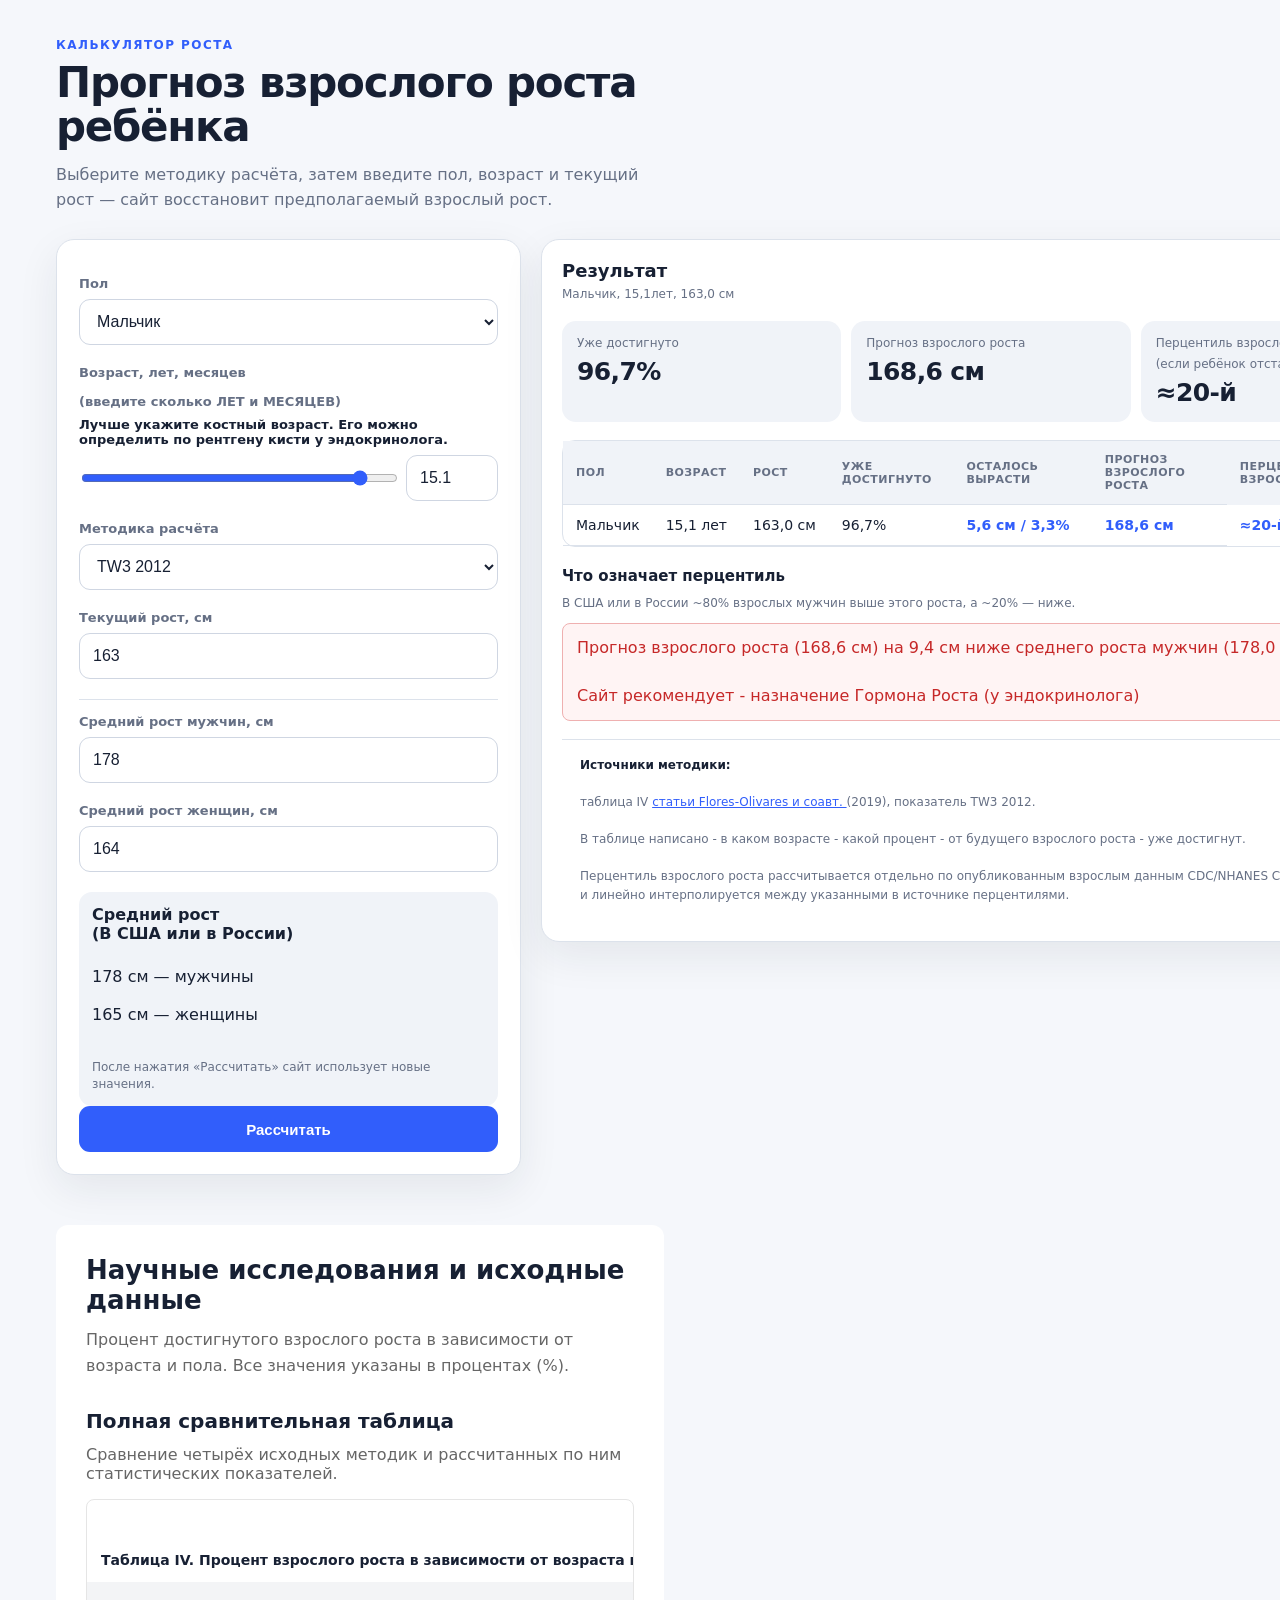
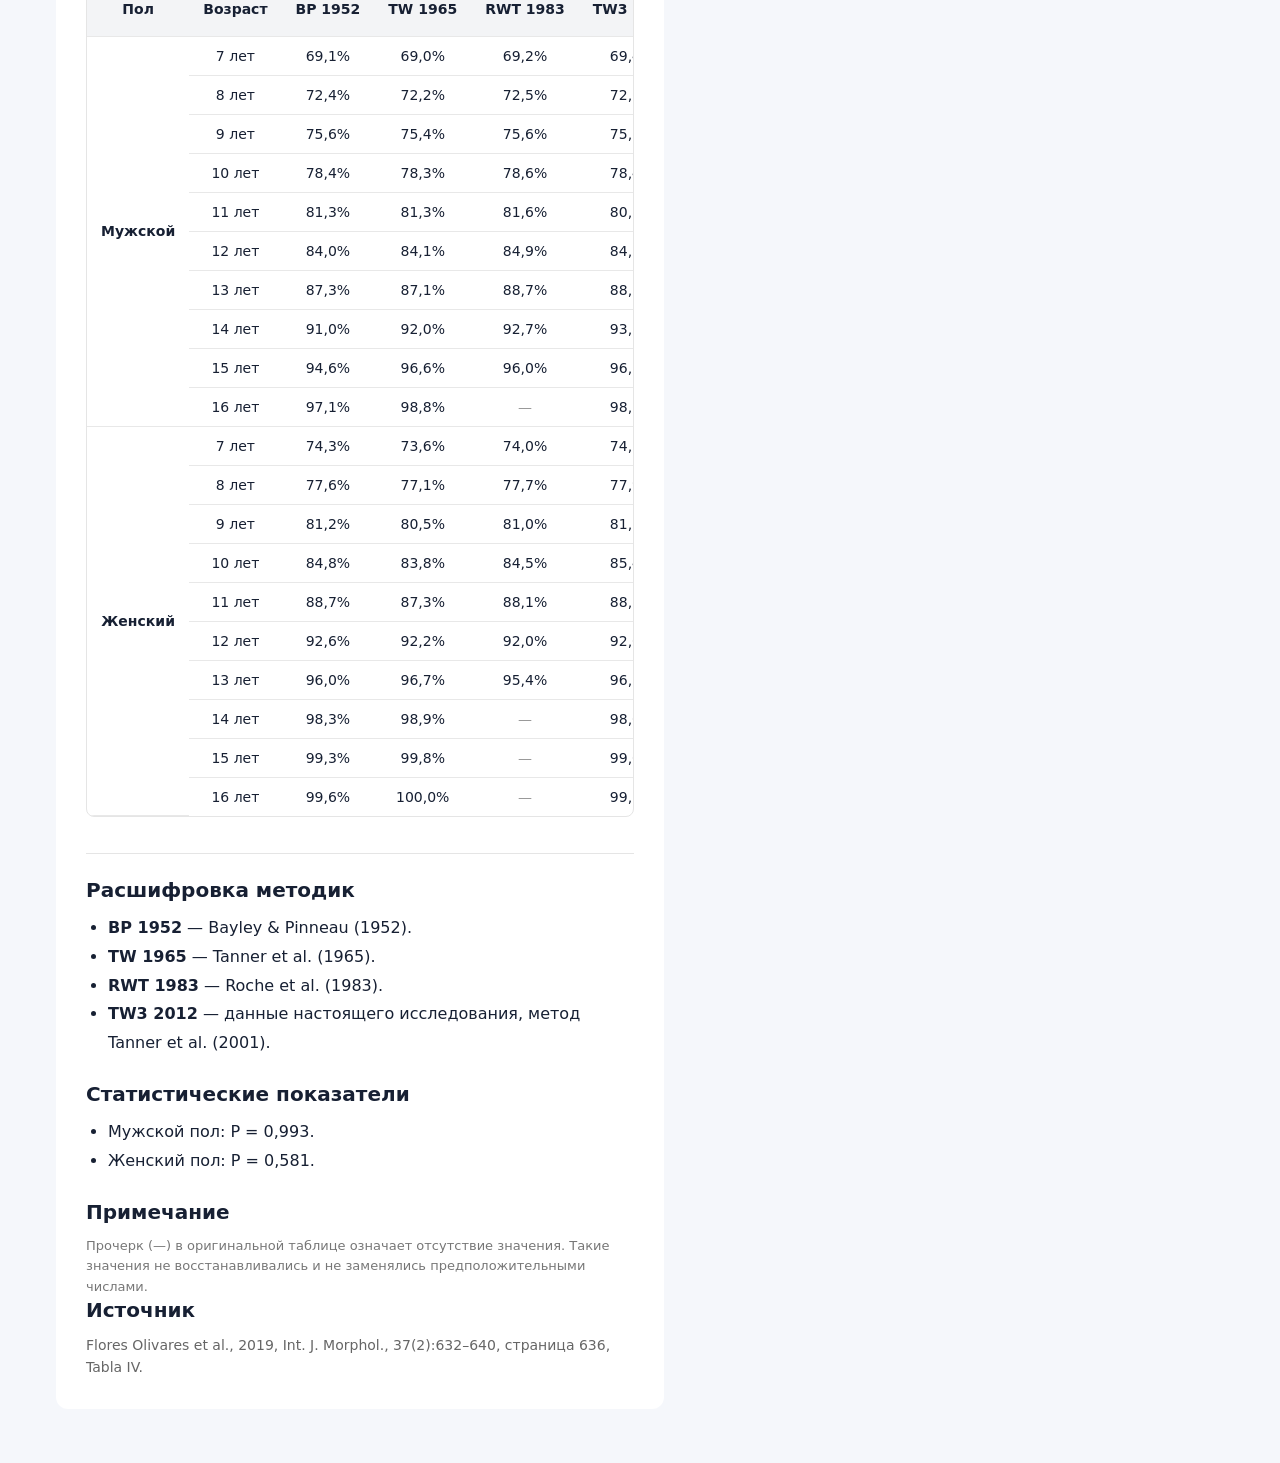
==== dev/index.html @ 81395eaa "13.11.2026 added select method (research)" ====
<!DOCTYPE html>

<html lang="ru">
<head>
<meta charset="utf-8"/>
<meta content="width=device-width,initial-scale=1" name="viewport"/>
<title>Определитель роста</title>
<link href="assets/css/style.css" rel="stylesheet"/>
</head>
<body>
<div class="site-layout">
<!-- прогноз и перцентиль.html - див -->
<div id="app">
<main class="prediction">
<header class="prediction__header">
<div class="prediction__eyebrow">Калькулятор роста</div>
<h1 class="prediction__title">Прогноз взрослого роста ребёнка</h1>
<p class="prediction__lead">Выберите методику расчёта, затем введите пол, возраст и текущий рост — сайт восстановит предполагаемый взрослый рост.</p>
</header>
<div class="prediction__layout">
<section class="prediction__card prediction__controls">
<div class="prediction__field">
<label class="prediction__label" for="gender">Пол</label>
<select class="prediction__select" id="gender">
<option value="male">Мальчик</option>
<option value="female">Девочка</option>
</select>
</div>
<div class="prediction__field">
<label class="prediction__label" for="age">Возраст, лет, месяцев</label>
<label class="prediction__label" for="">(введите сколько ЛЕТ и МЕСЯЦЕВ)</label>
<div class="prediction__age-hint">
            Лучше укажите костный возраст. Его можно определить по рентгену кисти у эндокринолога.
          </div>
<div class="prediction__age-inputs">
<input class="prediction__input prediction__input_range" id="ageRange" max="16" min="7" step="0.1" type="range" value="15.1"/>
<input class="prediction__input prediction__input_number" id="age" max="16" min="7" step="0.1" type="number" value="15.1"/>
</div>
</div>
<!--          <div class="small" style="margin-top:7px">Для дробного возраста проценты интерполируются между соседними возрастами таблицы.</div>
        
        
        </div> -->
<div class="prediction__field">
<label class="prediction__label" for="researchMethod">Методика расчёта</label>
<select class="prediction__select" id="researchMethod">
<option value="BP1952">BP 1952</option>
<option value="TW1965">TW 1965</option>
<option value="RWT1983">RWT 1983</option>
<option value="TW32012" selected>TW3 2012</option>
<option value="max">Наибольшее значение</option>
<option value="min">Наименьшее значение</option>
<option value="average">Среднее арифметическое</option>
</select>
<div class="prediction__error" id="methodError" hidden>Для выбранной методики нет данных для указанного возраста.</div>
</div>
<div class="prediction__field">
<label class="prediction__label" for="height">Текущий рост, см</label>
<input class="prediction__input prediction__input_number" id="height" max="230" min="80" step="0.1" type="number" value="163"/>
<div class="prediction__error" hidden="" id="heightError">Введите рост от 80 до 230 см.</div>
</div>
<hr class="prediction__divider"/>
<div class="prediction__field">
<label class="prediction__label" for="avgMale">Средний рост мужчин, см</label>
<input class="prediction__input prediction__input_number" id="avgMale" max="230" min="100" step="0.1" type="number" value="178"/>
</div>
<div class="prediction__field">
<label class="prediction__label" for="avgFemale">Средний рост женщин, см</label>
<input class="prediction__input prediction__input_number" id="avgFemale" max="230" min="100" step="0.1" type="number" value="164"/>
</div>
<div class="prediction__reference">
<strong class="prediction__strong">Средний рост <br/> (В США  или в России)</strong>
<br/>
<div id="averageText">178 см — мужчины</div>
<br/>
<div id="averageText">165 см — женщины</div>
<div class="prediction__small">
<p style="display: none;"> 
            Если Вы в другой стране, 
            то Вы можете узнать в интернете 
            - какой средний рост мужчин 
            и женщин в Вашей стране, и ввести эти значения.
            </p>
<br/> <br/>
            После нажатия «Рассчитать» сайт использует новые значения.</div>
</div>
<button class="prediction__button" id="calc">Рассчитать</button>
</section>
<section class="prediction__card prediction__results">
<div class="prediction__result-head">
<div>
<div class="prediction__result-title">Результат</div>
<div class="prediction__small" id="summary">Мальчик, 14,6 лет, 165,0 см</div>
</div>
<div class="prediction__badge" id="methodBadge">TW3 2012</div>
</div>
<div class="prediction__hero">
<div class="prediction__metric"><div class="prediction__metric-label">Уже достигнуто</div><div class="prediction__metric-value" id="pctReached">95,1%</div></div>
<div class="prediction__metric"><div class="prediction__metric-label">Прогноз взрослого роста</div><div class="prediction__metric-value" id="adultHeight">173,4 см</div></div>
<div class="prediction__metric">
<div class="prediction__metric-label">Перцентиль взрослого роста</div>
<div class="prediction__metric-label">(если ребёнок отстаёт по росту)</div>
<div class="prediction__metric-value" id="percentile">≈41-й</div></div>
</div>
<div class="prediction__table-wrap">
<table class="prediction__table">
<thead><tr><th class="prediction__table-cell">Пол</th>
<th class="prediction__table-cell">Возраст</th>
<th class="prediction__table-cell">Рост</th>
<th class="prediction__table-cell">Уже достигнуто</th>

<th class="prediction__table-cell">Осталось вырасти</th>

<th class="prediction__table-cell">Прогноз взрослого роста</th>

<th class="prediction__table-cell">Перцентиль взрослого роста</th>

</tr>

</thead>


<tbody>

<tr>

<td class="prediction__table-cell    " style="text-wrap: nowrap;" id="rgender">Мальчик</td>

<td class="prediction__table-cell    " style="text-wrap: nowrap;" id="rAge"></td>

<td class="prediction__table-cell    " style="text-wrap: nowrap;" id="rHeight"></td>

<td class="prediction__table-cell    " style="text-wrap: nowrap;" id="rReached"></td>

<td class="prediction__table-cell    " style="text-wrap: nowrap;" id="rRemaining">
      
      <strong class="prediction__highlight">8,4 см / 4,9%</strong>
</td>
      

<td class="prediction__table-cell    " style="text-wrap: nowrap;" id="rAdult">

<strong class="prediction__highlight">173,4 см</strong>
      
</td>

<td class="prediction__table-cell    " style="text-wrap: nowrap;" id="rPercentile">
      <strong class="prediction__highlight"> ≈41-й перцентиль </strong>
</td>

</tr>

</tbody>

</table>

</div>

<div class="prediction__section">
<h2 class="prediction__section-title">Что означает перцентиль</h2>
<div class="prediction__note" id="percentileText">В США или в России ~59% взрослых мужчин выше этого роста, а ~41% — ниже.</div>
<div class="prediction__advice prediction__advice_warning" id="growthHormoneAdvice">Прогноз взрослого роста (173,4 см) на 4,6 см ниже среднего роста мужчин (178,0 см).
      Сайт рекомендует - назначение Гормона Роста (у эндокринолога).</div>
</div>
<div class="prediction__source">
<div class="prediction__note">
      
      <strong class="prediction__strong">Источники методики:</strong> 
      <br/>

      <br>
            таблица IV
            <a class="prediction__source-link" href="https://www.researchgate.net/publication/333539082_Comparacion_de_Tres_Metodologias_para_Estimar_el_Porcentaje_de_Estatura_Adulta_en_Ninos_y_Ninas_de_7_a_16_Anos" target="_blank">
               статьи  Flores-Olivares и соавт. 
            </a> 
                       
            (2019), показатель TW3 2012. <br> 

            <br>

            В таблице написано - в каком возрасте - какой процент - от будущего взрослого роста - уже достигнут. <br>
            <br>
             Перцентиль взрослого роста рассчитывается отдельно по опубликованным взрослым данным CDC/NHANES США 2021–2023  <br>
             и линейно интерполируется между указанными в источнике перцентилями.
            
            
            </div>
</div>
</section>
</div>


<section class="research-tables" aria-labelledby="research-tables-title">

  <div class="research-tables__header">
    <h2 class="research-tables__title" id="research-tables-title">
      Научные исследования и исходные данные
    </h2>
    <p class="research-tables__description">
      Процент достигнутого взрослого роста в зависимости от возраста и пола.
      Все значения указаны в процентах (%).
    </p>
  </div>

  <!-- ПОЛНАЯ ТАБЛИЦА -->
  <section class="research-tables__section">
    <h3 class="research-tables__subtitle">
      Полная сравнительная таблица
    </h3>
    <p class="research-tables__text">
      Сравнение четырёх исходных методик и рассчитанных по ним статистических показателей.
    </p>

    <div class="research-tables__scroll">
      <table class="research-tables__table research-tables__table_comparison">
        <caption class="research-tables__caption">
          Таблица IV. Процент взрослого роста в зависимости от возраста и пола
        </caption>
        <thead>
          <tr>
            <th scope="col">Пол</th>
            <th scope="col">Возраст</th>
            <th scope="col" data-method="BP1952">BP 1952</th>
            <th scope="col" data-method="TW1965">TW 1965</th>
            <th scope="col" data-method="RWT1983">RWT 1983</th>
            <th scope="col" data-method="TW32012">TW3 2012</th>
            <th scope="col" data-method="max">Наибольшее</th>
            <th scope="col" data-method="min">Наименьшее</th>
            <th scope="col" data-method="average">Среднее <br>арифметическое</th>
          </tr>
        </thead>
        <tr data-gender="male" data-age="7"><th scope="rowgroup" rowspan="10">Мужской</th><td>7 лет</td><td>69,1%</td><td>69,0%</td><td>69,2%</td><td>69,4%</td></tr>
<tr data-gender="male" data-age="8"><td>8 лет</td><td>72,4%</td><td>72,2%</td><td>72,5%</td><td>72,6%</td></tr>
<tr data-gender="male" data-age="9"><td>9 лет</td><td>75,6%</td><td>75,4%</td><td>75,6%</td><td>75,6%</td></tr>
<tr data-gender="male" data-age="10"><td>10 лет</td><td>78,4%</td><td>78,3%</td><td>78,6%</td><td>78,4%</td></tr>
<tr data-gender="male" data-age="11"><td>11 лет</td><td>81,3%</td><td>81,3%</td><td>81,6%</td><td>80,8%</td></tr>
<tr data-gender="male" data-age="12"><td>12 лет</td><td>84,0%</td><td>84,1%</td><td>84,9%</td><td>84,5%</td></tr>
<tr data-gender="male" data-age="13"><td>13 лет</td><td>87,3%</td><td>87,1%</td><td>88,7%</td><td>88,2%</td></tr>
<tr data-gender="male" data-age="14"><td>14 лет</td><td>91,0%</td><td>92,0%</td><td>92,7%</td><td>93,1%</td></tr>
<tr data-gender="male" data-age="15"><td>15 лет</td><td>94,6%</td><td>96,6%</td><td>96,0%</td><td>96,5%</td></tr>
<tr data-gender="male" data-age="16"><td>16 лет</td><td>97,1%</td><td>98,8%</td><td class="research-tables__missing">—</td><td>98,1%</td></tr>

<br>
<br>

<tr data-gender="female" data-age="7"><th scope="rowgroup" rowspan="10">Женский</th><td>7 лет</td><td>74,3%</td><td>73,6%</td><td>74,0%</td><td>74,2%</td></tr>
<tr data-gender="female" data-age="8"><td>8 лет</td><td>77,6%</td><td>77,1%</td><td>77,7%</td><td>77,9%</td></tr>
<tr data-gender="female" data-age="9"><td>9 лет</td><td>81,2%</td><td>80,5%</td><td>81,0%</td><td>81,2%</td></tr>
<tr data-gender="female" data-age="10"><td>10 лет</td><td>84,8%</td><td>83,8%</td><td>84,5%</td><td>85,4%</td></tr>
<tr data-gender="female" data-age="11"><td>11 лет</td><td>88,7%</td><td>87,3%</td><td>88,1%</td><td>88,8%</td></tr>
<tr data-gender="female" data-age="12"><td>12 лет</td><td>92,6%</td><td>92,2%</td><td>92,0%</td><td>92,0%</td></tr>
<tr data-gender="female" data-age="13"><td>13 лет</td><td>96,0%</td><td>96,7%</td><td>95,4%</td><td>96,2%</td></tr>
<tr data-gender="female" data-age="14"><td>14 лет</td><td>98,3%</td><td>98,9%</td><td class="research-tables__missing">—</td><td>98,0%</td></tr>
<tr data-gender="female" data-age="15"><td>15 лет</td><td>99,3%</td><td>99,8%</td><td class="research-tables__missing">—</td><td>99,0%</td></tr>
<tr data-gender="female" data-age="16"><td>16 лет</td><td>99,6%</td><td>100,0%</td><td class="research-tables__missing">—</td><td>99,2%</td></tr></tbody>
      </table>
    </div>
  </section>


  <!-- BP 1952 -->
  <section class="research-tables__section research-tables__section_hidden" style="display:none;" >
    <h3 class="research-tables__subtitle">
      BP 1952 — Bayley &amp; Pinneau
    </h3>
    <div class="research-tables__scroll">
      <table class="research-tables__table research-tables__table_compact">
        <caption class="research-tables__caption">
          Процент взрослого роста по методике BP 1952
        </caption>
        <thead>
          <tr><th scope="col">Возраст</th><th scope="col">Мужской пол</th><th scope="col">Женский пол</th></tr>
        </thead>
        <tbody>
          <tr><th scope="row">7 лет</th><td>69,1%</td><td>74,3%</td></tr>
          <tr><th scope="row">8 лет</th><td>72,4%</td><td>77,6%</td></tr>
          <tr><th scope="row">9 лет</th><td>75,6%</td><td>81,2%</td></tr>
          <tr><th scope="row">10 лет</th><td>78,4%</td><td>84,8%</td></tr>
          <tr><th scope="row">11 лет</th><td>81,3%</td><td>88,7%</td></tr>
          <tr><th scope="row">12 лет</th><td>84,0%</td><td>92,6%</td></tr>
          <tr><th scope="row">13 лет</th><td>87,3%</td><td>96,0%</td></tr>
          <tr><th scope="row">14 лет</th><td>91,0%</td><td>98,3%</td></tr>
          <tr><th scope="row">15 лет</th><td>94,6%</td><td>99,3%</td></tr>
          <tr><th scope="row">16 лет</th><td>97,1%</td><td>99,6%</td></tr>
        </tbody>
      </table>
    </div>
    <p class="research-tables__note">
      Источник данных: продольное исследование Berkeley Growth Study children.
    </p>
  </section>


  <!-- TW 1965 -->
  <section class="research-tables__section research-tables__section_hidden" style="display:none;" >
    <h3 class="research-tables__subtitle">
      TW 1965 — Tanner et al.
    </h3>
    <div class="research-tables__scroll">
      <table class="research-tables__table research-tables__table_compact">
        <caption class="research-tables__caption">
          Процент взрослого роста по методике TW 1965
        </caption>
        <thead>
          <tr><th scope="col">Возраст</th><th scope="col">Мужской пол</th><th scope="col">Женский пол</th></tr>
        </thead>
        <tbody>
          <tr><th scope="row">7 лет</th><td>69,0%</td><td>73,6%</td></tr>
          <tr><th scope="row">8 лет</th><td>72,2%</td><td>77,1%</td></tr>
          <tr><th scope="row">9 лет</th><td>75,4%</td><td>80,5%</td></tr>
          <tr><th scope="row">10 лет</th><td>78,3%</td><td>83,8%</td></tr>
          <tr><th scope="row">11 лет</th><td>81,3%</td><td>87,3%</td></tr>
          <tr><th scope="row">12 лет</th><td>84,1%</td><td>92,2%</td></tr>
          <tr><th scope="row">13 лет</th><td>87,1%</td><td>96,7%</td></tr>
          <tr><th scope="row">14 лет</th><td>92,0%</td><td>98,9%</td></tr>
          <tr><th scope="row">15 лет</th><td>96,6%</td><td>99,8%</td></tr>
          <tr><th scope="row">16 лет</th><td>98,8%</td><td>100,0%</td></tr>
        </tbody>
      </table>
    </div>
    <p class="research-tables__note">
      Источник данных: продольное исследование Child Study Centre in London.
    </p>
  </section>


  <!-- RWT 1983 -->
  <section class="research-tables__section research-tables__section_hidden" style="display:none;" >
    <h3 class="research-tables__subtitle">
      RWT 1983 — Roche et al.
    </h3>
    <div class="research-tables__scroll">
      <table class="research-tables__table research-tables__table_compact">
        <caption class="research-tables__caption">
          Процент взрослого роста по методике RWT 1983
        </caption>
        <thead>
          <tr><th scope="col">Возраст</th><th scope="col">Мужской пол</th><th scope="col">Женский пол</th></tr>
        </thead>
        <tbody>
          <tr><th scope="row">7 лет</th><td>69,2%</td><td>74,0%</td></tr>
          <tr><th scope="row">8 лет</th><td>72,5%</td><td>77,7%</td></tr>
          <tr><th scope="row">9 лет</th><td>75,6%</td><td>81,0%</td></tr>
          <tr><th scope="row">10 лет</th><td>78,6%</td><td>84,5%</td></tr>
          <tr><th scope="row">11 лет</th><td>81,6%</td><td>88,1%</td></tr>
          <tr><th scope="row">12 лет</th><td>84,9%</td><td>92,0%</td></tr>
          <tr><th scope="row">13 лет</th><td>88,7%</td><td>95,4%</td></tr>
          <tr><th scope="row">14 лет</th><td>92,7%</td><td class="research-tables__missing">—</td></tr>
          <tr><th scope="row">15 лет</th><td>96,0%</td><td class="research-tables__missing">—</td></tr>
          <tr><th scope="row">16 лет</th><td class="research-tables__missing">—</td><td class="research-tables__missing">—</td></tr>
        </tbody>
      </table>
    </div>
    <p class="research-tables__note">
      Оценка методом RWT (Wainer et al., 1978).
    </p>
  </section>


  <!-- TW3 2012 -->
  <section class="research-tables__section research-tables__section_hidden" style="display:none;" >
    <h3 class="research-tables__subtitle">
      TW3 2012 — настоящее исследование
    </h3>
    <div class="research-tables__scroll">
      <table class="research-tables__table research-tables__table_compact">
        <caption class="research-tables__caption">
          Процент взрослого роста по методике TW3 2012
        </caption>
        <thead>
          <tr><th scope="col">Возраст</th><th scope="col">Мужской пол</th><th scope="col">Женский пол</th></tr>
        </thead>
        <tbody>
          <tr><th scope="row">7 лет</th><td>69,4%</td><td>74,2%</td></tr>
          <tr><th scope="row">8 лет</th><td>72,6%</td><td>77,9%</td></tr>
          <tr><th scope="row">9 лет</th><td>75,6%</td><td>81,2%</td></tr>
          <tr><th scope="row">10 лет</th><td>78,4%</td><td>85,4%</td></tr>
          <tr><th scope="row">11 лет</th><td>80,8%</td><td>88,8%</td></tr>
          <tr><th scope="row">12 лет</th><td>84,5%</td><td>92,0%</td></tr>
          <tr><th scope="row">13 лет</th><td>88,2%</td><td>96,2%</td></tr>
          <tr><th scope="row">14 лет</th><td>93,1%</td><td>98,0%</td></tr>
          <tr><th scope="row">15 лет</th><td>96,5%</td><td>99,0%</td></tr>
          <tr><th scope="row">16 лет</th><td>98,1%</td><td>99,2%</td></tr>
        </tbody>
      </table>
    </div>
    <p class="research-tables__note">
      Результаты настоящего исследования, полученные методом TW3
      (Tanner et al., 2001).
    </p>
  </section>


  <!-- ПОЯСНЕНИЯ И ИСТОЧНИК -->
  <section class="research-tables__section research-tables__references">
    <h3 class="research-tables__subtitle">Расшифровка методик</h3>

    <ul class="research-tables__list">
      <li><strong>BP 1952</strong> — Bayley &amp; Pinneau (1952).</li>
      <li><strong>TW 1965</strong> — Tanner et al. (1965).</li>
      <li><strong>RWT 1983</strong> — Roche et al. (1983).</li>
      <li><strong>TW3 2012</strong> — данные настоящего исследования, метод Tanner et al. (2001).</li>
    </ul>

    <h3 class="research-tables__subtitle">Статистические показатели</h3>
    <ul class="research-tables__list">
      <li>Мужской пол: P = 0,993.</li>
      <li>Женский пол: P = 0,581.</li>
    </ul>

    <h3 class="research-tables__subtitle">Примечание</h3>
    <p class="research-tables__note">
      Прочерк (—) в оригинальной таблице означает отсутствие значения.
      Такие значения не восстанавливались и не заменялись предположительными числами.
    </p>

    <h3 class="research-tables__subtitle">Источник</h3>
    <p class="research-tables__source">
      Flores Olivares et al., 2019, Int. J. Morphol., 37(2):632–640,
      страница 636, Tabla IV.
    </p>
  </section>

</section>


</main>
</div>
</div>





<script src="assets/js/script.js"></script>
</body>
</html>
---- dev/assets/css/style.css ----
:root {
  color-scheme: light dark;
  --bg: light-dark(#f5f7fb, #101319);
  --surface: light-dark(#ffffff, #181c24);
  --surface-2: light-dark(#f0f3f8, #202631);
  --text: light-dark(#172033, #f1f4f8);
  --muted: light-dark(#667085, #a9b2c2);
  --border: light-dark(#dce2eb, #303846);
  --accent: light-dark(#315efb, #7d98ff);
  --accent-2: light-dark(#eaf0ff, #263252);
  --good: light-dark(#087443, #5dd39e);
  --shadow: 0 14px 40px rgba(20, 32, 55, .08);
}

* {
  box-sizing: border-box;
}

html,
body {
  margin: 0;
  min-height: 100%;
}

body {
  font-family: Inter, ui-sans-serif, system-ui, -apple-system, BlinkMacSystemFont, "Segoe UI", sans-serif;
  background: var(--bg);
  color: var(--text);
}

.site-layout {
  display: grid;
  grid-template-columns: minmax(0, 1fr) minmax(0, 1fr);

  align-items: start;
  gap: 20px;
  width: 100%;
  max-width: 1600px;
  margin: 0 auto;
  margin-left: 34px;
  padding: 38px 22px 54px;
}
@media (max-width: 1000px) {
  .site-layout {
    grid-template-columns: 1fr;
  }
}

#app {
  min-height: 100vh;
  border-radius: 0;
  background: #f5f7fb !important;
  color: #172033 !important;
}

.prediction {
  min-width: 0;
}
.prediction__header {
  margin-bottom: 26px;
}
.prediction__header h1 {
  margin-bottom: 14px;
}
.prediction__eyebrow {
  margin-bottom: 9px;
  color: var(--accent);
  font-size: 12px;
  font-weight: 800;
  letter-spacing: 0.12em;
  text-transform: uppercase;
}
.prediction__title {
  margin: 0 0 10px;
  color: #172033;
  font-size: clamp(28px, 4vw, 42px);
  line-height: 1.05;
  letter-spacing: -0.03em;
}
.prediction__lead {
  max-width: 760px;
  margin: 0;
  color: #667085 !important;
  line-height: 1.55;
}
.prediction__lead br {
  display: none;
}
.prediction__layout {
  display: grid;

  grid-template-columns: 465px 900px;
  align-items: start;
  gap: 20px;
}
@media (max-width: 1100px) {
  .prediction__layout {
    grid-template-columns: 1fr;
  }
}
.prediction__card {
  min-width: 0;
  border: 1px solid #dce2eb !important;
  border-radius: 18px;
  background: #fff !important;
  color: #172033 !important;
  box-shadow: var(--shadow);
}
.prediction__controls {

  top: 18px;
  width: 100%;
  padding: 22px;
}
@media (max-width: 820px) {
  .prediction__controls {
    position: static;
  }
}
.prediction__results {
  display: grid;
  grid-template-areas: "result-head result-head result-head" "hero hero hero" "table-wrap table-wrap table-wrap" "percentil percentil percentil" "source source source";
  grid-template-columns: repeat(3, 1fr);
  width: 100%;
  min-width: 0;
  padding: 20px;
}
@media (max-width: 560px) {
  .prediction__results {
    grid-template-columns: 1fr;
  }
}
.prediction__field {
  margin-bottom: 20px;
}
.prediction__label {
  display: block;
  margin: 14px 0 8px;
  color: #667085 !important;
  font-size: 13px;
  font-weight: 750;
}
.prediction__select, .prediction__input_number {
  width: 100%;
  height: 46px;
  padding: 0 13px;
  border: 1px solid #cfd6e2 !important;
  border-radius: 11px;
  outline: none;
  background: #fff !important;
  color: #172033 !important;
  font-size: 16px;
}
.prediction__select:focus, .prediction__input_number:focus {
  border-color: var(--accent) !important;
  box-shadow: 0 0 0 3px var(--accent-2);
}
.prediction__input_range {
  width: 100%;
  accent-color: var(--accent);
}
.prediction__age-hint {
  display: block;
  margin-bottom: 8px;
  font-size: 13px;
  font-weight: 750;
}
.prediction__age-inputs {
  display: grid;
  grid-template-columns: 1fr 92px;
  align-items: center;
  gap: 10px;
}
.prediction__small {
  color: #667085;
  font-size: 12px;
  line-height: 1.45;
}
.prediction__reference {
  margin-top: 8px;
  padding: 13px;
  border-radius: 13px;
  background: #f0f3f8 !important;
  color: #172033 !important;
}
.prediction__reference strong {
  display: block;
  margin-bottom: 5px;
}
.prediction__strong {
  color: #172033;
}
.prediction__button {
  width: 100%;
  height: 46px;
  border: 0;
  border-radius: 11px;
  background: var(--accent);
  color: #fff;
  font-size: 15px;
  font-weight: 800;
  cursor: pointer;
}
.prediction__button:hover {
  filter: brightness(1.06);
}
.prediction__divider {
  border: 0;
  border-top: 1px solid var(--border);
}
.prediction__error {
  margin-top: 7px;
  color: #c62828;
  font-size: 13px;
}
.prediction__result-head {
  display: flex;
  grid-area: result-head;
  align-items: flex-start;
  justify-content: space-between;
  gap: 16px;
  margin-bottom: 18px;
}
@media (max-width: 560px) {
  .prediction__result-head {
    flex-direction: column;
  }
}
.prediction__result-title {
  margin: 0 0 5px;
  color: #172033;
  font-size: 18px;
  font-weight: 800;
}
.prediction__badge {
  padding: 7px 10px;
  border-radius: 999px;
  background: #eaf0ff !important;
  color: var(--accent);
  font-size: 12px;
  font-weight: 800;
  white-space: nowrap;
}
.prediction__hero {
  display: grid;
  grid-area: hero;
  grid-template-columns: repeat(3, 1fr);
  gap: 10px;
  margin-bottom: 18px;
}
@media (max-width: 560px) {
  .prediction__hero {
    grid-template-columns: 1fr;
  }
}
.prediction__metric {
  min-height: 92px;
  padding: 15px;
  border-radius: 14px;
  background: #f0f3f8 !important;
}
.prediction__metric-label {
  margin-bottom: 7px;
  color: #667085 !important;
  font-size: 12px;
}
.prediction__metric-value {
  color: #172033;
  font-size: 25px;
  font-weight: 850;
  letter-spacing: -0.025em;
}
.prediction__table-wrap {
  grid-area: table-wrap;
  overflow-x: visible;
  border: 1px solid #dce2eb;
  border-radius: 13px;
}
.prediction__table {
  width: 100%;
  min-width: 0;
  border-collapse: collapse;
  border-color: #dce2eb;
}
.prediction__table-cell {
  padding: 12px 13px;
  border-bottom: 1px solid #dce2eb;
  text-align: left;
  color: #172033 !important;


}
.prediction__table-cell:last-child {
  border-bottom: 0;
}
.prediction th.prediction__table-cell {
  background: #f0f3f8;
  color: #667085 !important;
  font-size: 11px;
  letter-spacing: 0.04em;
  text-transform: uppercase;
}
.prediction td.prediction__table-cell {
  font-size: 14px;
}
.prediction__highlight {
  color: var(--accent);
}
.prediction__section {
  grid-area: percentil;
  margin-top: 20px;
}
.prediction__section h2 {
  margin: 0 0 9px;
  color: #172033;
  font-size: 15px;
}
.prediction__section-title {
  color: #172033;
}
.prediction__note {
  color: #667085 !important;
  font-size: 12px;
  line-height: 1.55;
}
.prediction__advice {
  margin-top: 10px;
  padding: 12px 14px;
  border: 1px solid #efb0b0;
  border-radius: 8px;
  background: #fff4f4 !important;
  color: #a61b1b !important;
  line-height: 1.5;

      white-space: pre-line;
}
.prediction__advice[hidden] {
  display: none;
}
.prediction__advice_warning {
  color: #c62828 !important;
}
.prediction__source {
  grid-area: source;
  margin-top: 18px;
  padding: 16px 18px;
  border-top: 1px solid var(--border);
}
.prediction__source a {
  color: var(--accent);
}
.prediction__source-link {
  color: var(--accent);
}

.formula__wrap {
  max-width: 1200px;
  margin: auto;
  padding: 28px 18px 60px;
}
.formula__layout {
  display: grid;
  grid-template-columns: 214px 1fr;
  gap: 18px;
}
.formula__card {
  padding: 20px;
  border: 1px solid #dce2eb;
  border-radius: 20px;
  background: #fff;
}
.formula__stage-header {
  position: relative;
  display: grid;
  grid-template-columns: 2fr 2fr 2fr;
  align-items: start;
  height: 62px;
  margin-bottom: 8px;
  color: #172033;
  font-size: 15px;
  font-weight: 800;
  text-align: center;
}
.formula__parent-names {
  display: flex;
  justify-content: center;
  gap: 95px;
  margin-top: 5px;
  color: #667085;
  font-size: 12px;
  font-weight: 400;
}
.formula__stage {
  position: relative;
  overflow: visible;
  height: 660px;
  border-radius: 14px;
  background: #eef2f7;
}
.formula__ruler {
  position: absolute;
  z-index: 3;
  top: 20px;
  left: 8px;
  width: 55px;
  height: 535px;
  border-right: 2px solid #98a2b3;
}
.formula__tick {
  position: absolute;
  right: 6px;
  height: 14px;
  color: #667085;
  font-size: 11px;
  line-height: 14px;
}
.formula__divider {
  position: absolute;
  z-index: 1;
  top: 20px;
  bottom: 20px;
  width: 2px;
  background: #98a2b3;
  opacity: 0.75;
}
.formula__divider_left {
  left: 37.5%;
}
.formula__divider_right {
  left: 67%;
}
.formula__stage-headers {
  position: absolute;
  top: 18px;
  right: 12px;
  left: 65px;
  display: grid;
  grid-template-columns: 2fr 2fr 2fr;
  color: #172033;
  font-size: 15px;
  font-weight: 800;
  text-align: center;
}
.formula__parent-header {
  position: absolute;
  top: 43px;
  right: 12px;
  left: 65px;
  display: flex;
  justify-content: center;
  gap: 95px;
  color: #667085;
  font-size: 12px;
}
.formula__people {
  position: absolute;
  top: 20px;
  right: 12px;
  left: 65px;
  display: flex;
  align-items: flex-end;
  justify-content: space-around;
  gap: 4px;
  height: 535px;
}
.formula__person {
  position: relative;
  display: block;
  flex: 1;
  min-width: 70px;
  height: 100%;
  text-align: center;
}
.formula__person b {
  position: absolute;
  z-index: 4;
  left: 50%;
  transform: translate(-50%, -100%);
  font-size: 13px;
  line-height: 1.25;
  text-align: center;
  white-space: nowrap;
  color: #172033;
}
.formula__person small {
  display: none;
}
.formula__person-guide {
  position: absolute;
  z-index: 5;
  left: calc(50% - 16px);
  width: 32px;
  height: 2px;
  background: #667085;
  opacity: 0.95;
  pointer-events: none;
}
.formula__person-head {
  position: absolute;
  z-index: 3;
  left: 50%;
  width: 45px;
  height: 100px;
  transform: translateX(-50%);
  border: 3px solid #8095c9;
  border-radius: 50% 50% 43% 43%/43% 43% 57% 57%;
  background: #f1c7a5;
}
.formula__person-body {
  position: absolute;
  z-index: 2;
  left: 50%;
  width: 58px;
  transform: translateX(-50%);
  border-radius: 30px 30px 8px 8px;
  background: #8095c9;
}
.formula__person-height {
  display: block;
  margin-top: 2px;
  color: #667085;
  font-size: 12px;
  font-weight: 400;
}
.formula__person_dad .formula__person-body {
  background: #5973aa;
}
.formula__person_mom .formula__person-body {
  background: #d29b62;
}
.formula__person_son .formula__person-body {
  width: 50px;
  background: #58a39d;
}
.formula__person_daughter .formula__person-body {
  width: 50px;
  background: linear-gradient(90deg, #f7dce9, #fff7fb);
}
.formula__results {
  display: grid;
  grid-template-columns: 1fr 1fr;
  gap: 12px;
  margin-top: 14px;
}
.formula__result {
  padding: 17px;
  border: 1px solid #dce2eb;
  border-radius: 14px;
  background: #f0f3f8;
}
.formula__result h2 {
  margin: 0 0 8px;
  font-size: 19px;
}
.formula__number {
  font-size: 29px;
  font-weight: 900;
}
.formula__muted {
  color: #667085;
  font-size: 13px;
}
.formula__note {
  margin-top: 14px;
  padding: 15px;
  border-radius: 12px;
  background: #f0f3f8;
  line-height: 1.5;
}
.formula__advice {
  margin-top: 14px;
  padding: 15px;
  border: 1px solid #52688f;
  border-radius: 12px;
  background: #f0f3f8;
  line-height: 1.5;

      white-space: pre-line;
}
.formula__advice h3 {
  margin: 0 0 12px;
  font-size: 17px;

      white-space: pre-line;
}
.formula__comparison {
  display: grid;
  gap: 10px;
}
.formula__comparison-row {
  display: grid;
  grid-template-columns: 1fr 1fr;
  gap: 0;
  overflow: hidden;
  border: 1px solid #dce2eb;
  border-radius: 10px;
  background: #f0f3f8;
}
.formula__comparison-cell {
  padding: 12px;
  border-bottom: 1px solid #dce2eb;
}
.formula__comparison-cell:first-child {
  border-right: 1px solid #dce2eb;
}
.formula__comparison-label {
  margin-bottom: 4px;
  color: #667085;
  font-size: 12px;
}
.formula__comparison-value {
  font-size: 18px;
  font-weight: 800;
}
.formula__comparison-result {
  grid-column: 1/-1;
  padding: 12px;
  background: #f0f3f8;
  font-weight: 700;
  line-height: 1.45;
}
.formula__disclaimer {
  margin-top: 16px;
  color: #9eabc4;
  font-size: 12px;
  line-height: 1.5;
}
.formula__range-marker {
  position: absolute;
  z-index: 6;
  right: 0;
  left: 0;
  height: 0;
  border-top: 2px dashed #315efb;
  pointer-events: none;
}
.formula__range-marker span,
.formula__range-marker b {
  position: absolute;
  top: -18px;
  padding: 1px 4px;
  border-radius: 4px;
  background: #eef2f7;
  font-size: 10px;
  line-height: 14px;
  white-space: nowrap;
}
.formula__range-marker span {
  left: 2px;
}
.formula__range-marker b {
  right: 2px;
}
.formula__range-marker_son-min span, .formula__range-marker_son-max span, .formula__range-marker_daughter-min span, .formula__range-marker_daughter-max span {
  left: 8px;
}
.formula__range-marker_son-min b, .formula__range-marker_son-max b, .formula__range-marker_daughter-min b, .formula__range-marker_daughter-max b {
  right: 8px;
}
.formula__range-marker_son-min, .formula__range-marker_daughter-min {
  border-top-color: #d32f2f;
}
.formula__range-marker_son-min span,
.formula__range-marker_son-min b, .formula__range-marker_daughter-min span,
.formula__range-marker_daughter-min b {
  color: #c62828;
}
.formula__range-marker_son-max, .formula__range-marker_daughter-max {
  border-top-color: #2e7d32;
}
.formula__range-marker_son-max span,
.formula__range-marker_son-max b, .formula__range-marker_daughter-max span,
.formula__range-marker_daughter-max b {
  color: #2e7d32;
}
@media (max-width: 850px) {
  .formula__layout {
    grid-template-columns: 1fr;
  }
  .formula__stage {
    height: 540px;
  }
  .formula__person {
    min-width: 45px;
  }
  .formula__person b {
    font-size: 10px;
  }
  .formula__person-body {
    width: 45px;
  }
  .formula__person_son .formula__person-body, .formula__person_daughter .formula__person-body {
    width: 39px;
  }
}
@media (max-width: 600px) {
  .formula__comparison-row {
    grid-template-columns: 1fr;
  }
}







/* ------------------------------------------------  */

.research-tables {
  width: 100%;
  max-width: 100%;
  margin-top: 50px;
  padding: 30px;
  background: #fff;
  border-radius: 12px;
}
.research-tables__header {
  margin-bottom: 30px;
}
.research-tables__title {
  margin: 0 0 12px;
  font-size: 26px;
  font-weight: 700;
}
.research-tables__description {
  margin: 0;
  color: #666;
  line-height: 1.6;
}
.research-tables__section {
  margin-top: 36px;
}
.research-tables__section:first-of-type {
  margin-top: 0;
}
.research-tables__subtitle {
  margin: 0 0 12px;
  font-size: 20px;
  font-weight: 700;
}
.research-tables__text {
  margin: 0 0 16px;
  color: #666;
}
.research-tables__scroll {
  width: 100%;
  overflow-x: auto;
  -webkit-overflow-scrolling: touch;
  border: 1px solid #e5e5e5;
  border-radius: 8px;
}
.research-tables__table {
  width: 100%;
  min-width: 650px;
  border-collapse: collapse;
  font-size: 14px;
  text-align: center;
}
.research-tables__table th,
.research-tables__table td {
  padding: 11px 14px;
  border-bottom: 1px solid #e8e8e8;
  white-space: nowrap;
}
.research-tables__table thead {
  background: #f3f4f6;
}
.research-tables__table thead th {
  font-weight: 700;
}
.research-tables__table tbody tr:last-child th,
.research-tables__table tbody tr:last-child td {
  border-bottom: 0;
}
.research-tables__table tbody tr:hover {
  background: #f8f9fb;
}
.research-tables__table tbody th {
  font-weight: 600;
}
.research-tables__table_compact {
  min-width: 420px;
  max-width: 700px;
}
.research-tables__caption {
  padding: 14px;
  font-weight: 700;
  text-align: left;
  white-space: normal;
}
.research-tables__missing {
  color: #999;
}
.research-tables__note {
  margin: 12px 0 0;
  color: #777;
  font-size: 13px;
  line-height: 1.6;
}
.research-tables__references {
  padding-top: 24px;
  border-top: 1px solid #e5e5e5;
}
.research-tables__list {
  margin: 0 0 24px;
  padding-left: 22px;
  line-height: 1.8;
}
.research-tables__source {
  margin: 0;
  color: #666;
  font-size: 14px;
  line-height: 1.6;
}
@media (max-width: 820px) {
  .research-tables {
    margin-top: 30px;
    padding: 18px;
  }
  .research-tables__title {
    font-size: 22px;
  }
  .research-tables__subtitle {
    font-size: 18px;
  }
  .research-tables__table {
    font-size: 13px;
  }
  .research-tables__table th,
  .research-tables__table td {
    padding: 9px 11px;
  }
}
@media (max-width: 480px) {
  .research-tables {
    padding: 14px;
  }
  .research-tables__title {
    font-size: 20px;
  }
}
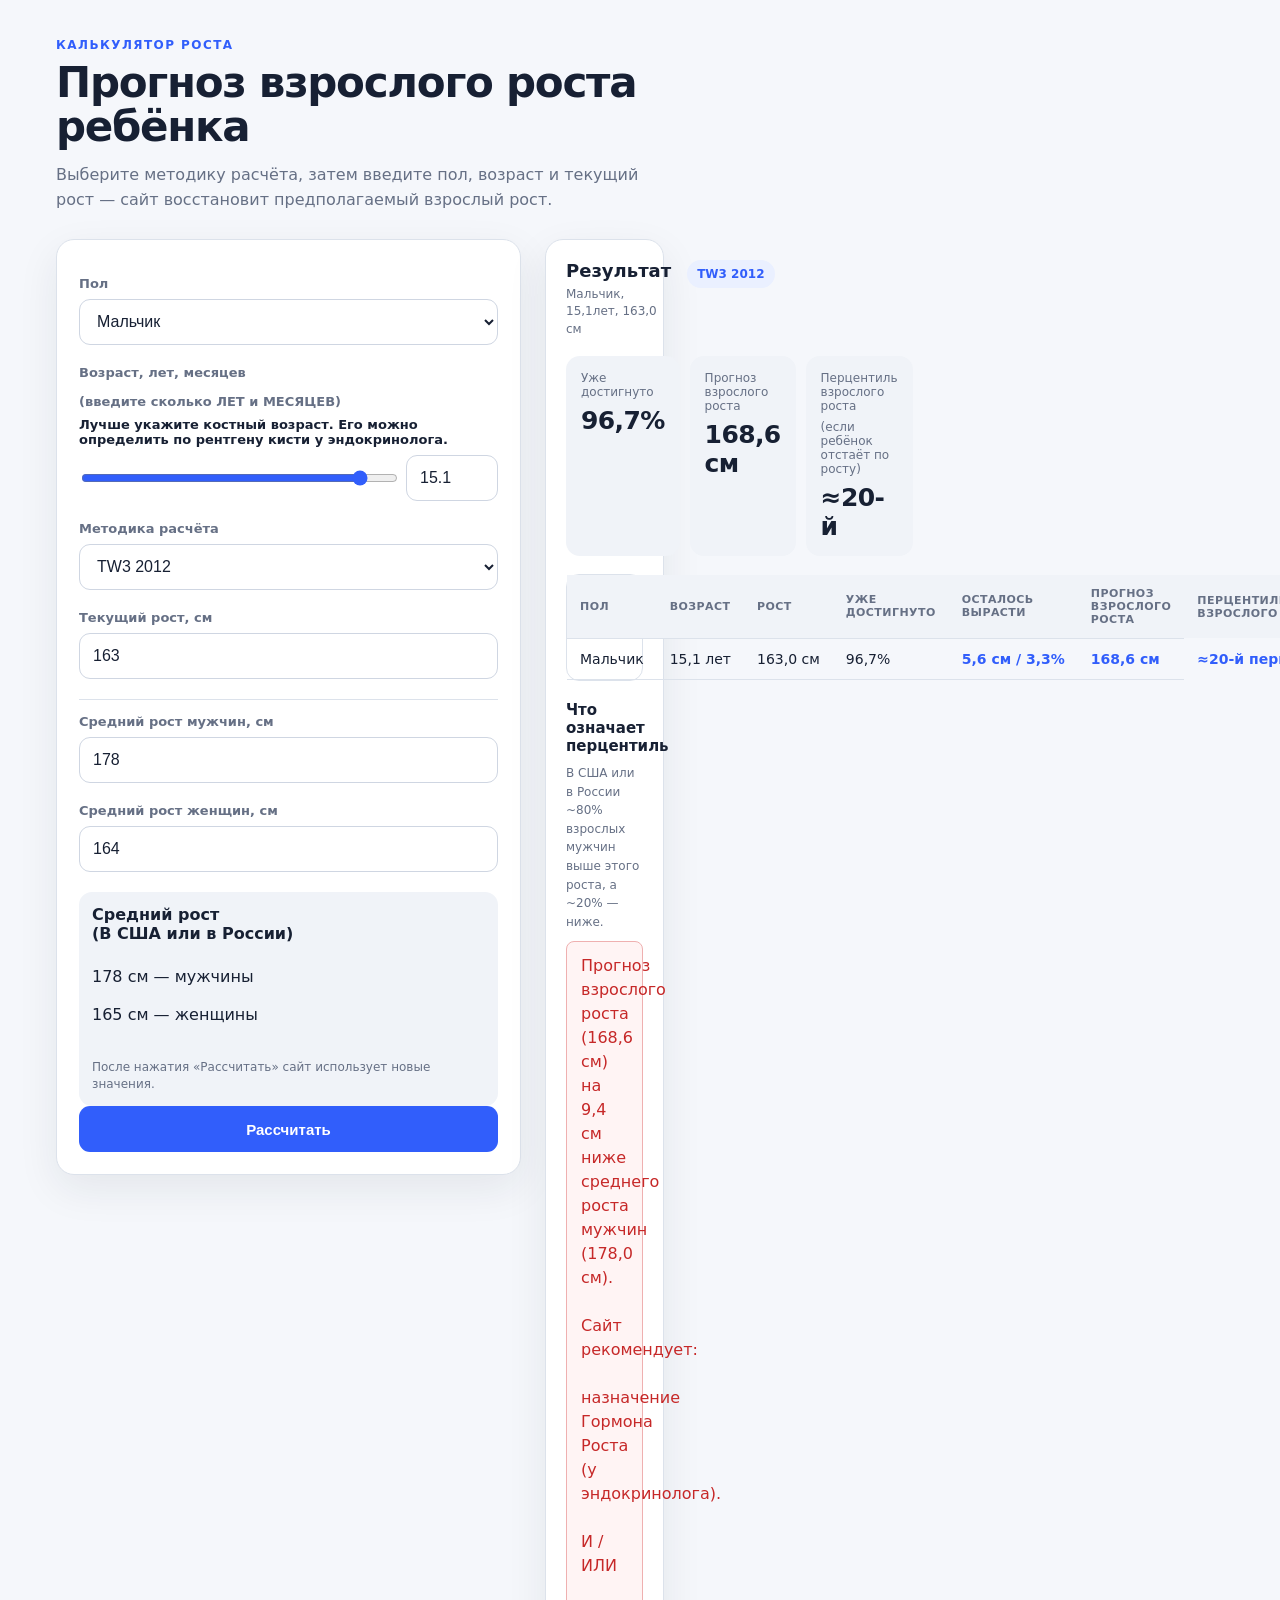
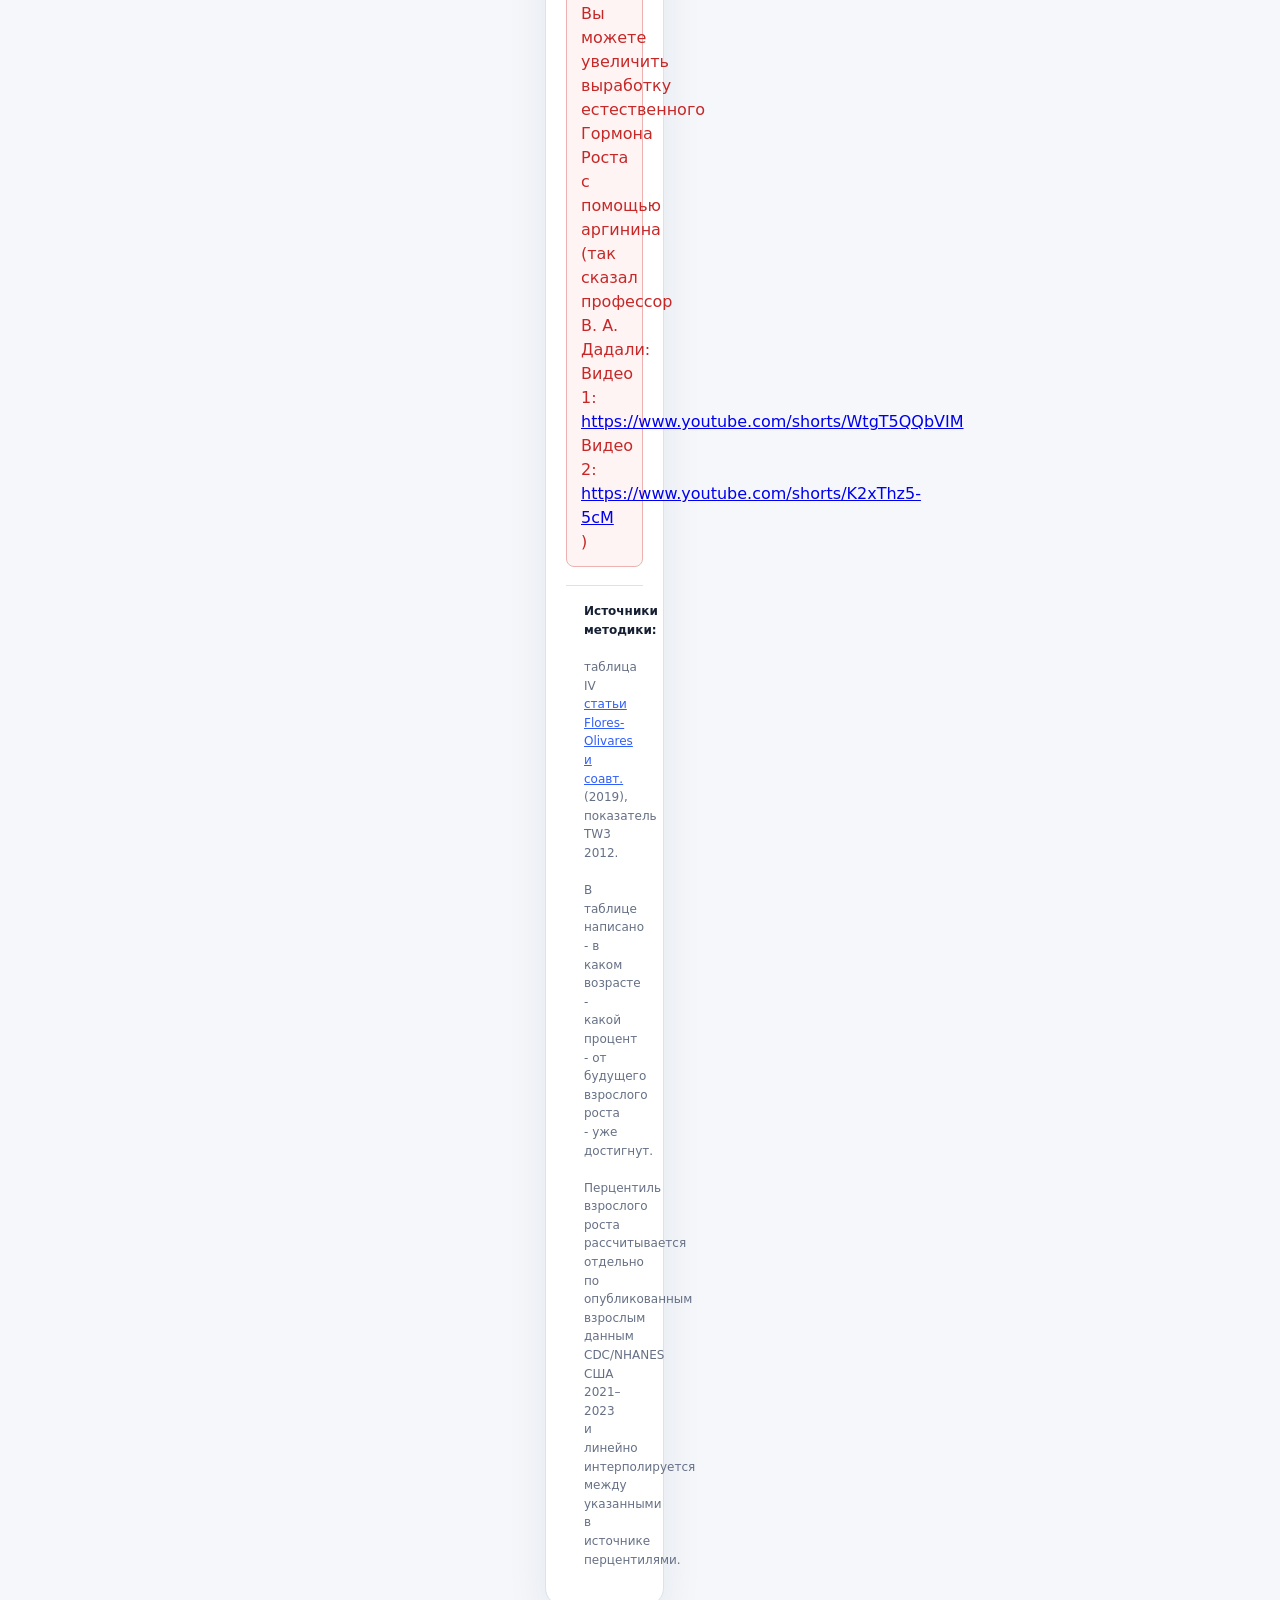
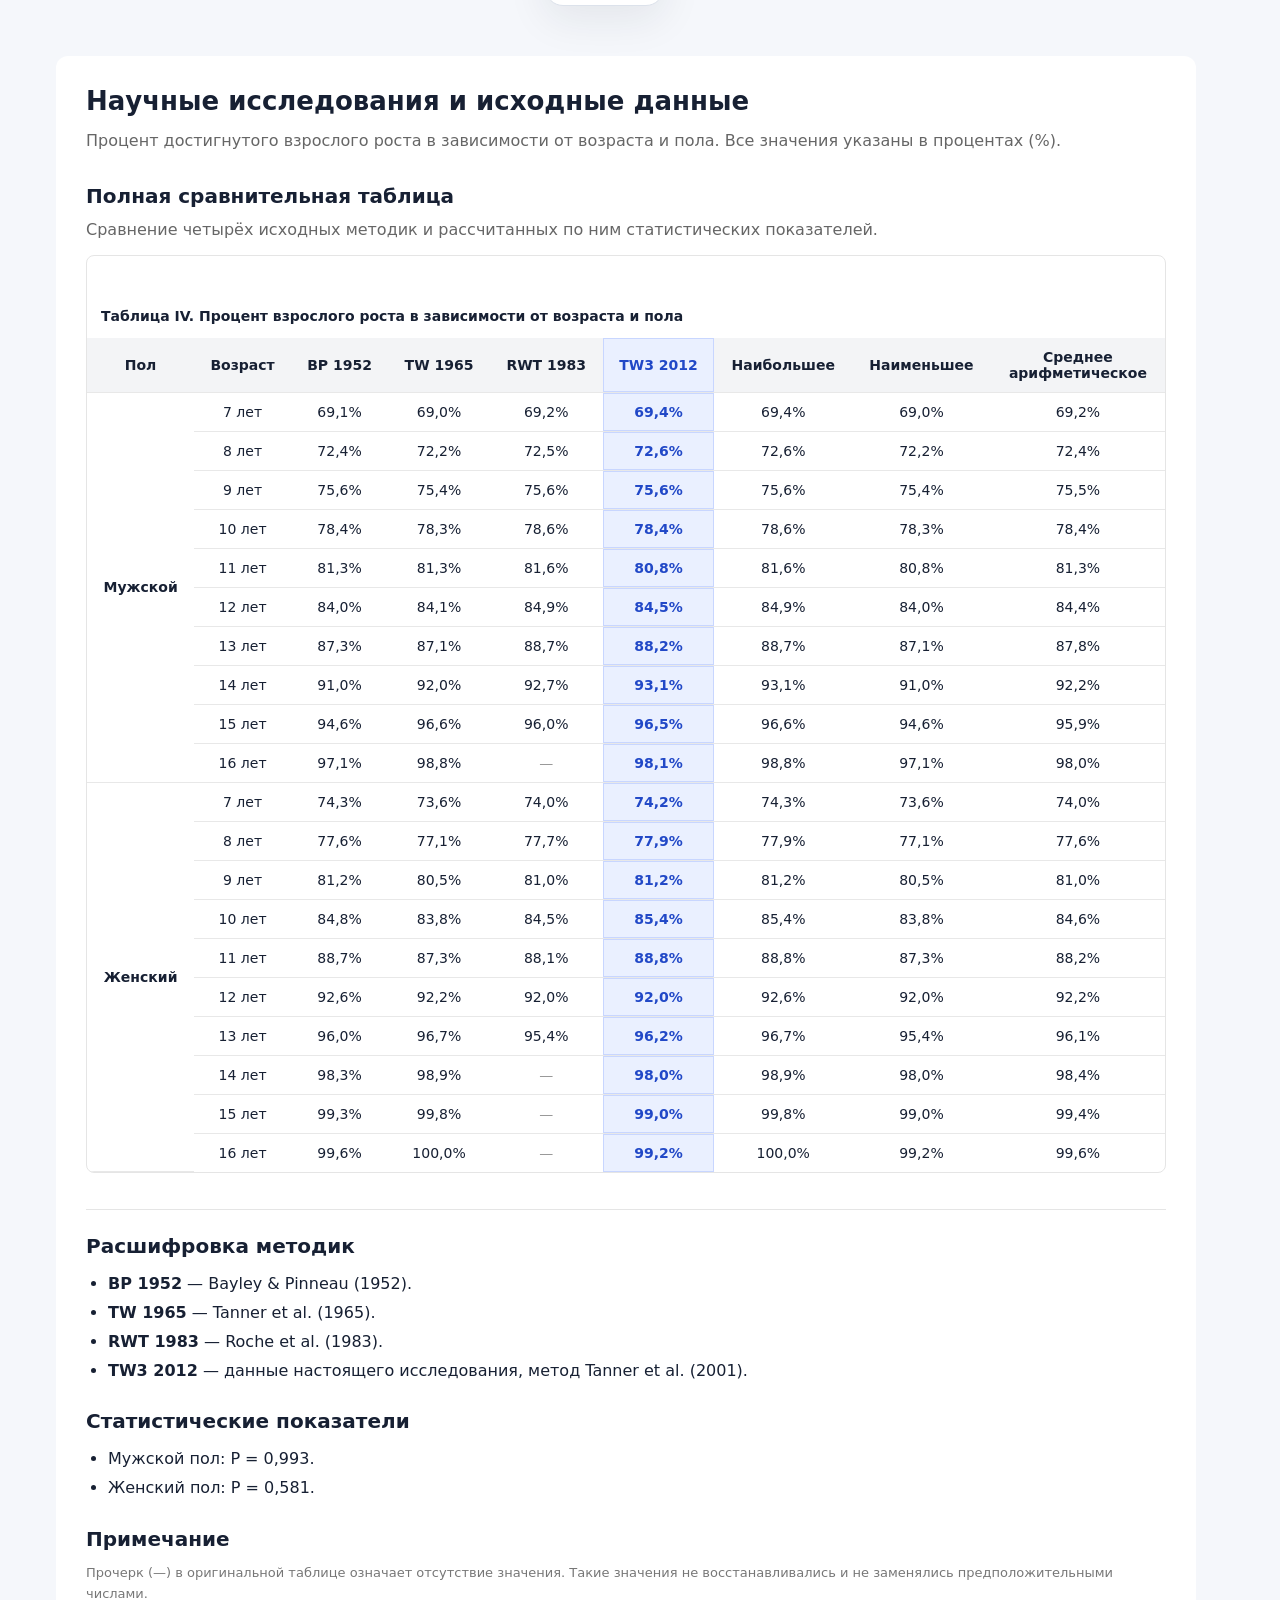
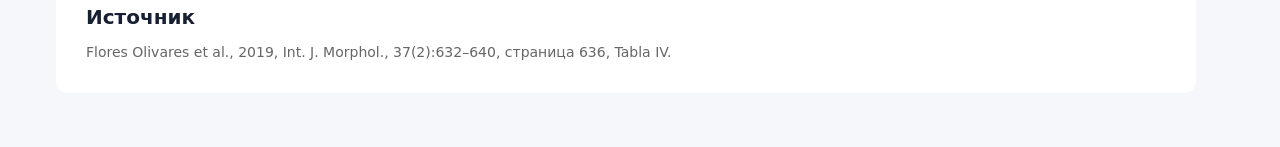
==== commit b767f321: "added Dadali video" ====
--- a/dev/index.html
+++ b/dev/index.html
@@ -159,8 +159,23 @@
 <div class="prediction__section">
 <h2 class="prediction__section-title">Что означает перцентиль</h2>
 <div class="prediction__note" id="percentileText">В США или в России ~59% взрослых мужчин выше этого роста, а ~41% — ниже.</div>
-<div class="prediction__advice prediction__advice_warning" id="growthHormoneAdvice">Прогноз взрослого роста (173,4 см) на 4,6 см ниже среднего роста мужчин (178,0 см).
-      Сайт рекомендует - назначение Гормона Роста (у эндокринолога).</div>
+<div class="prediction__advice prediction__advice_warning" id="growthHormoneAdvice">
+  
+  Прогноз взрослого роста (173,4 см) на 4,6 см ниже среднего роста мужчин (178,0 см).
+
+  Сайт рекомендует:
+      
+      назначение Гормона Роста (у эндокринолога).
+
+      И / ИЛИ
+
+      Вы можете увеличить выработку естественного Гормона Роста с помощью аргинина 
+      (так сказал профессор В. А. Дадали:
+  <a target="_blank" href="https://www.youtube.com/shorts/WtgT5QQbVIM"> https://www.youtube.com/shorts/WtgT5QQbVIM </a>
+  <a target="_blank" href="https://www.youtube.com/shorts/K2xThz5-5cM"> https://www.youtube.com/shorts/K2xThz5-5cM </a>
+  )
+    
+    </div>
 </div>
 <div class="prediction__source">
 <div class="prediction__note">
--- a/dev/assets/css/style.css
+++ b/dev/assets/css/style.css
@@ -1,3 +1,4 @@
+@charset "UTF-8";
 :root {
   color-scheme: light dark;
   --bg: light-dark(#f5f7fb, #101319);
@@ -31,7 +32,6 @@
 .site-layout {
   display: grid;
   grid-template-columns: minmax(0, 1fr) minmax(0, 1fr);
-
   align-items: start;
   gap: 20px;
   width: 100%;
@@ -88,14 +88,22 @@
 }
 .prediction__layout {
   display: grid;
-
   grid-template-columns: 465px 900px;
+  /*grid-template-columns: 465px minmax(0, 900px);*/
   align-items: start;
-  gap: 20px;
-}
-@media (max-width: 1100px) {
+  gap: 24px;
+  /*@media (max-width: 1100px) {
+    grid-template-columns: 1fr;
+  }*/
+}
+@media (max-width: 1400px) {
   .prediction__layout {
-    grid-template-columns: 1fr;
+    grid-template-columns: minmax(300px, 465px) minmax(0, 1fr);
+  }
+}
+@media (max-width: 820px) {
+  .prediction__layout {
+    grid-template-columns: minmax(0, 1fr);
   }
 }
 .prediction__card {
@@ -107,8 +115,6 @@
   box-shadow: var(--shadow);
 }
 .prediction__controls {
-
-  top: 18px;
   width: 100%;
   padding: 22px;
 }
@@ -287,8 +293,6 @@
   border-bottom: 1px solid #dce2eb;
   text-align: left;
   color: #172033 !important;
-
-
 }
 .prediction__table-cell:last-child {
   border-bottom: 0;
@@ -331,8 +335,7 @@
   background: #fff4f4 !important;
   color: #a61b1b !important;
   line-height: 1.5;
-
-      white-space: pre-line;
+  white-space: pre-line;
 }
 .prediction__advice[hidden] {
   display: none;
@@ -574,14 +577,11 @@
   border-radius: 12px;
   background: #f0f3f8;
   line-height: 1.5;
-
-      white-space: pre-line;
+  white-space: pre-line;
 }
 .formula__advice h3 {
   margin: 0 0 12px;
   font-size: 17px;
-
-      white-space: pre-line;
 }
 .formula__comparison {
   display: grid;
@@ -699,14 +699,7 @@
   }
 }
 
-
-
-
-
-
-
-/* ------------------------------------------------  */
-
+/* --------------------------------------------------  */
 .research-tables {
   width: 100%;
   max-width: 100%;
@@ -714,6 +707,10 @@
   padding: 30px;
   background: #fff;
   border-radius: 12px;
+
+  position: relative;
+  width: 1140px;
+  max-width: none;
 }
 .research-tables__header {
   margin-bottom: 30px;
@@ -730,6 +727,9 @@
 }
 .research-tables__section {
   margin-top: 36px;
+
+  position: relative;
+  width: 100%;
 }
 .research-tables__section:first-of-type {
   margin-top: 0;
@@ -840,3 +840,17 @@
     font-size: 20px;
   }
 }
+
+/* Выделение выбранного метода в сравнительной таблице */
+.research-tables__section_hidden {
+  display: none;
+}
+.research-tables__table_comparison {
+  min-width: 1050px;
+}
+.research-tables__cell_active {
+  background: #eaf0ff !important;
+  color: #2148c7 !important;
+  font-weight: 800;
+  box-shadow: inset 0 0 0 1px rgba(49, 94, 251, 0.18);
+}
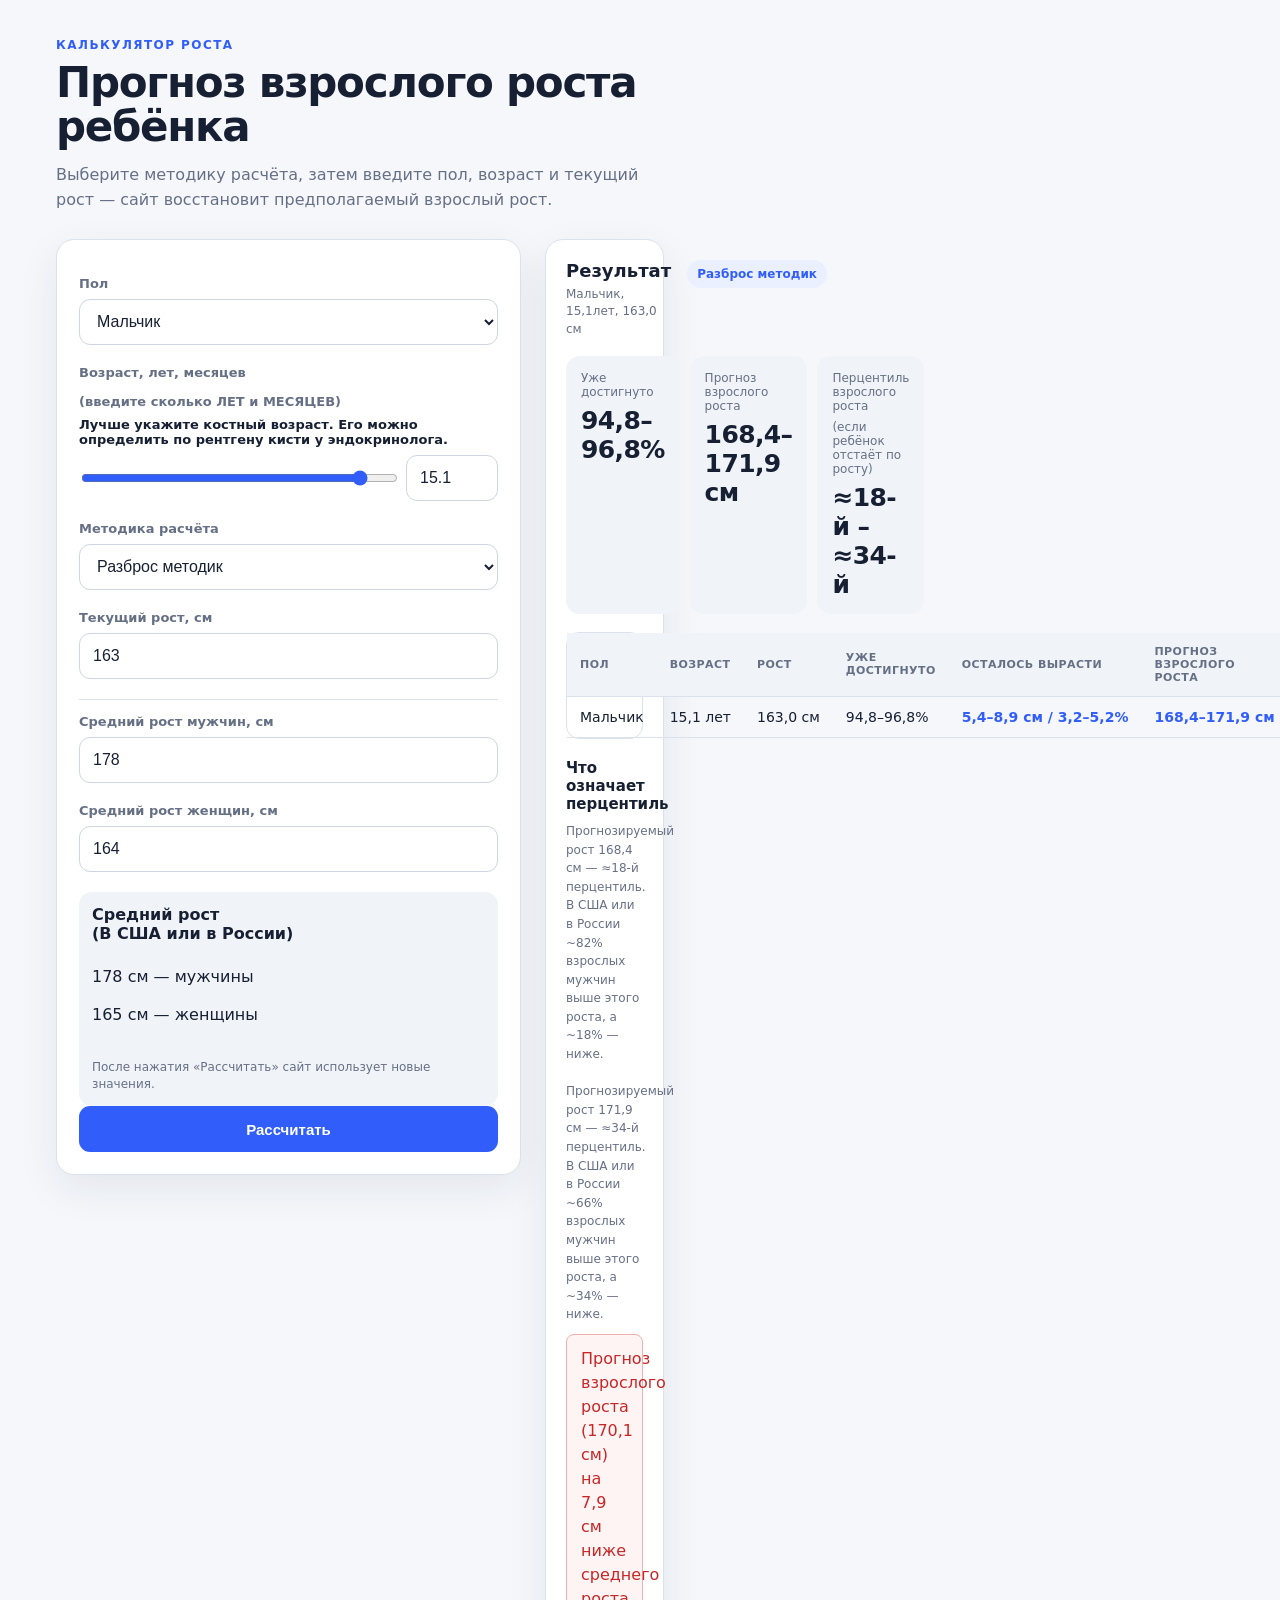
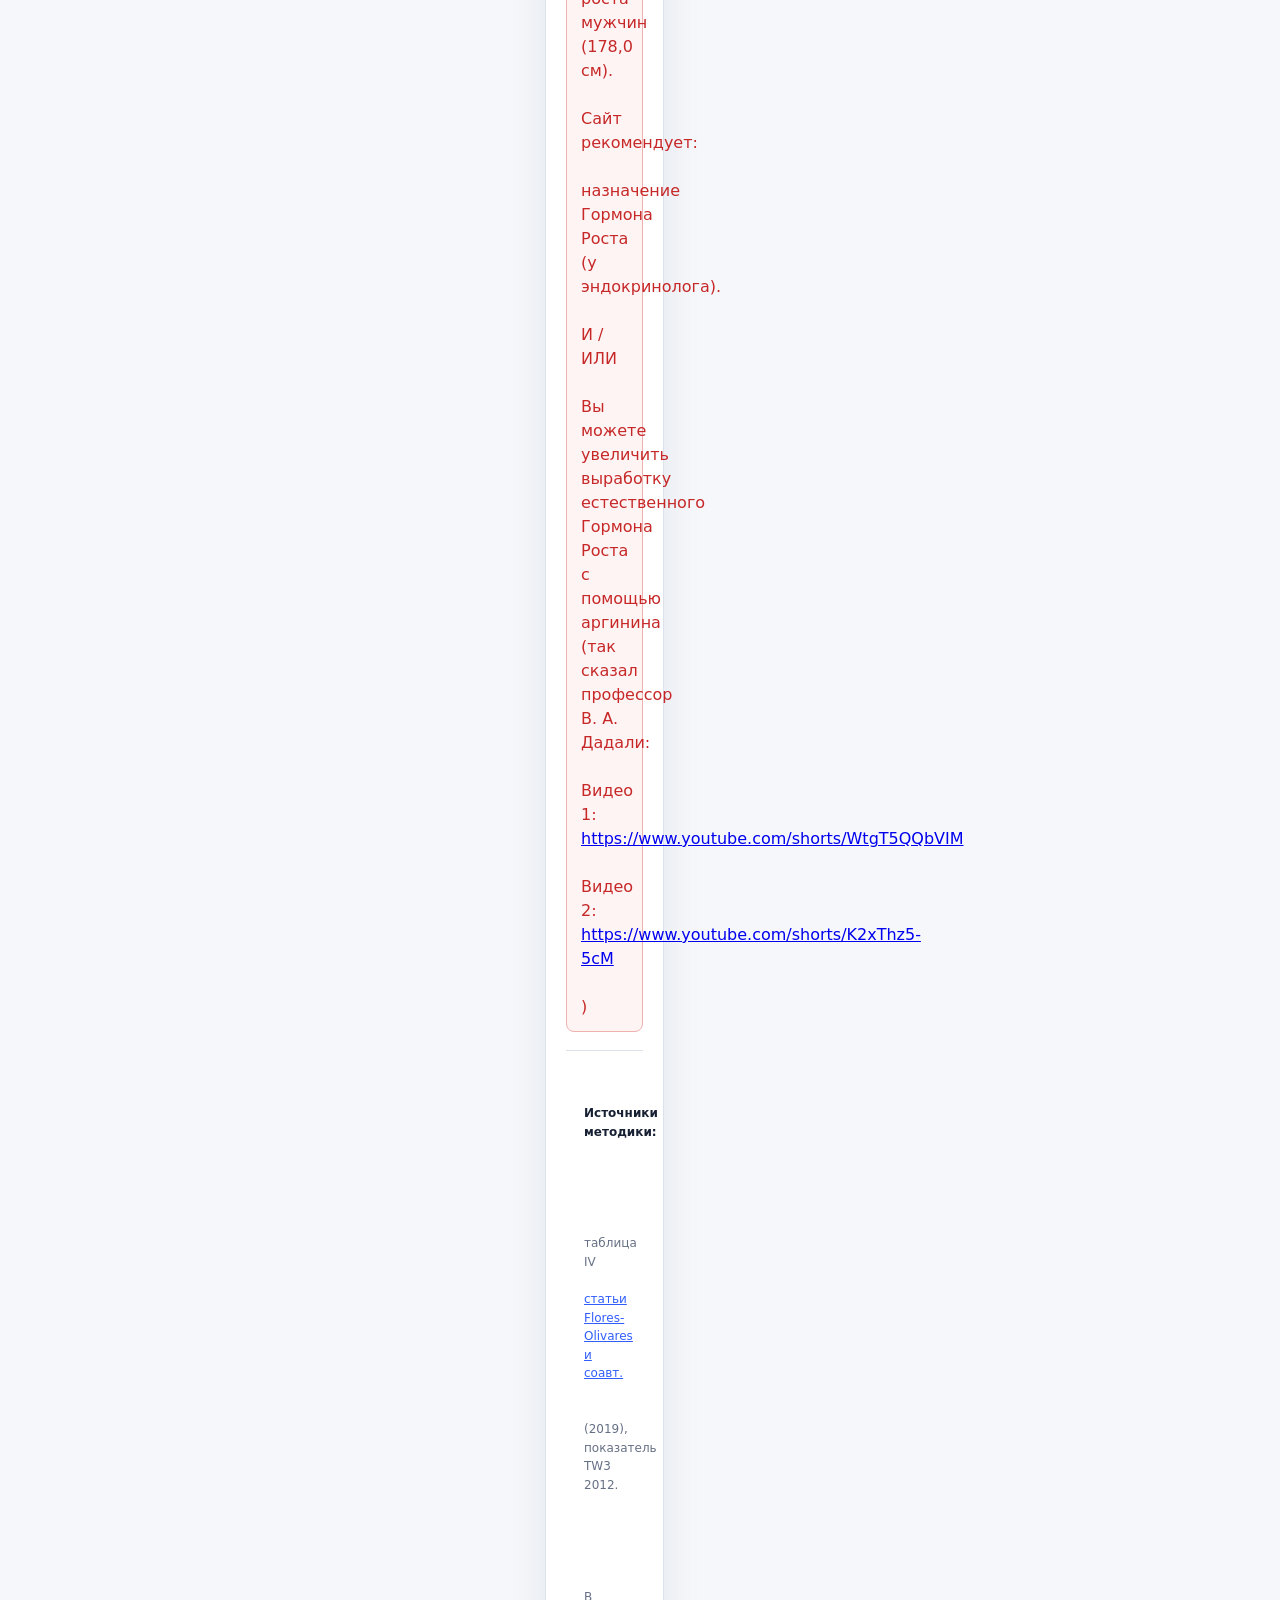
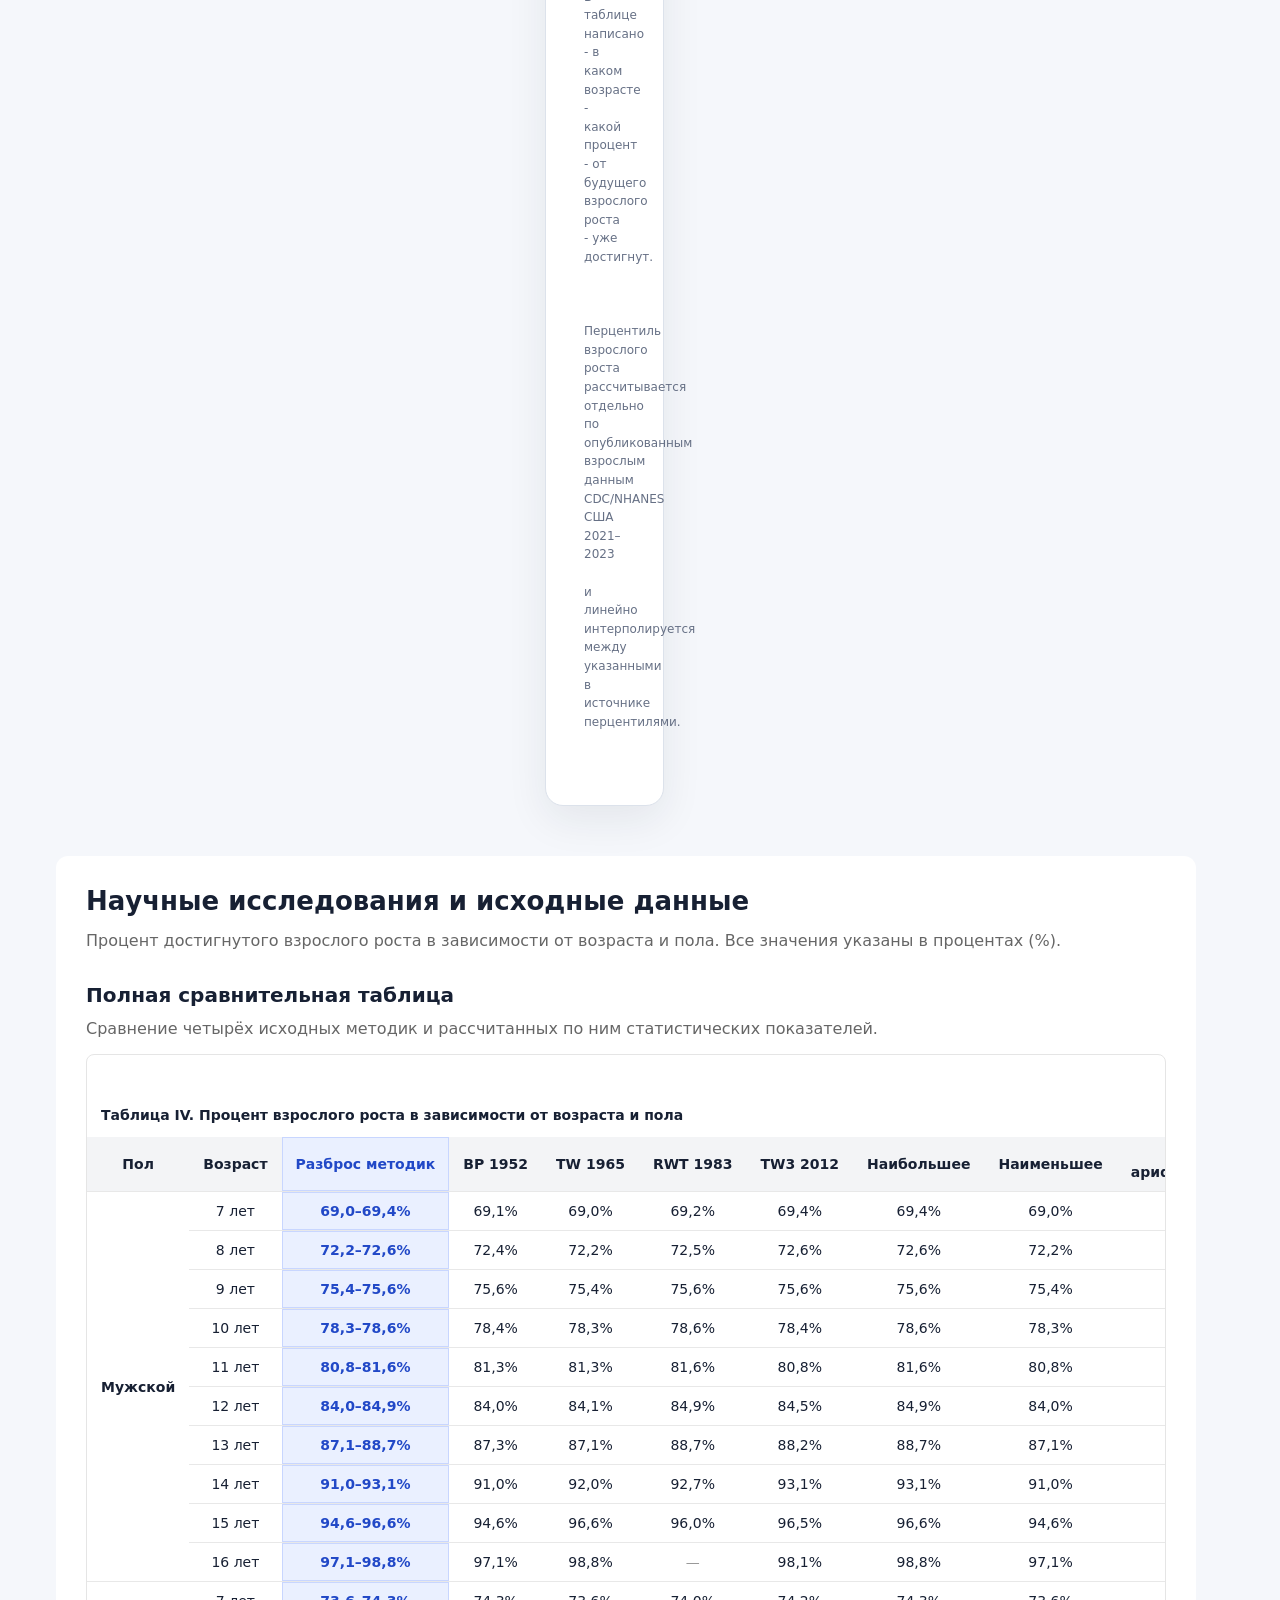
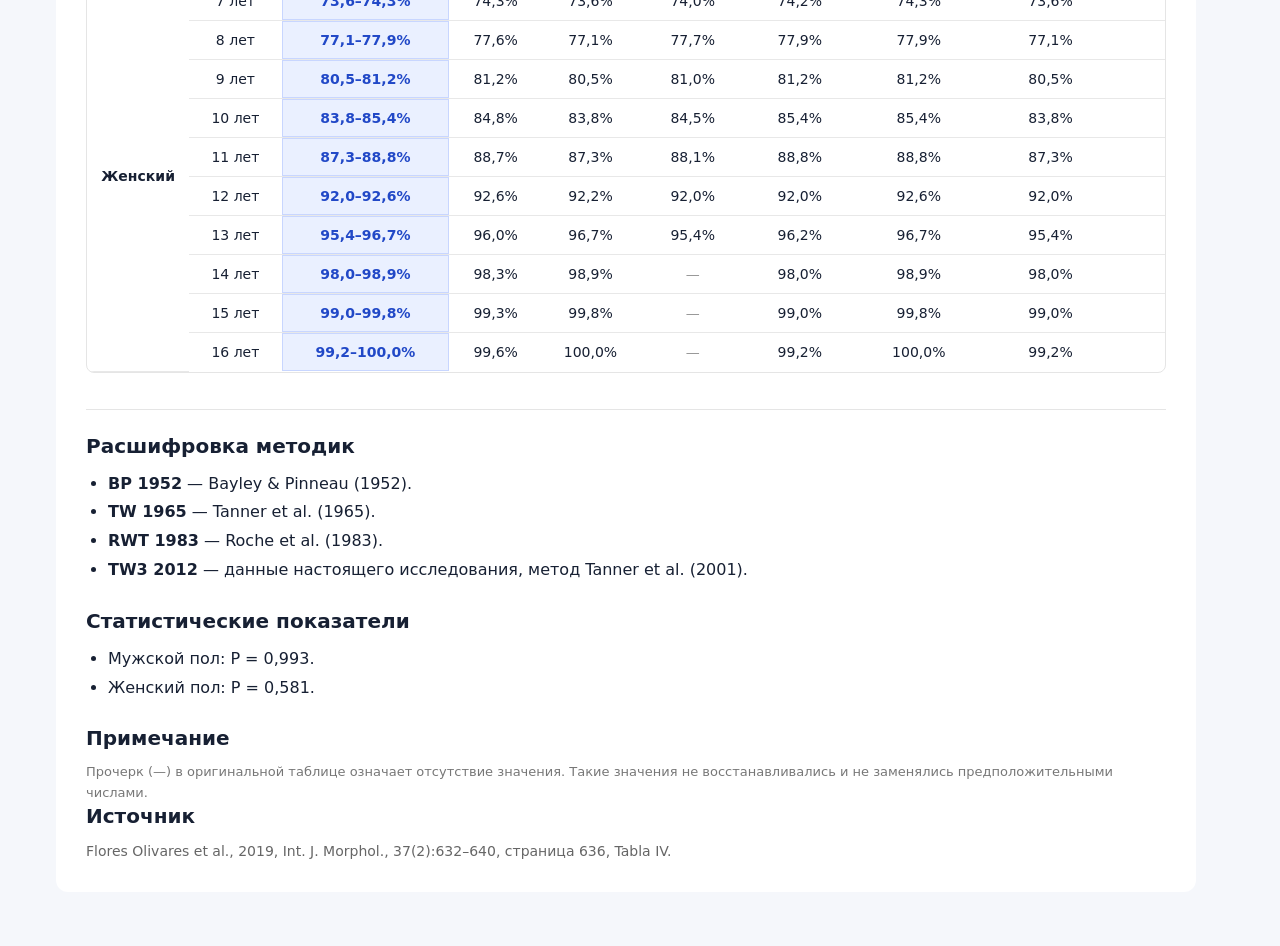
==== commit b12abc41: "added range" ====
--- a/dev/index.html
+++ b/dev/index.html
@@ -44,10 +44,15 @@
 <div class="prediction__field">
 <label class="prediction__label" for="researchMethod">Методика расчёта</label>
 <select class="prediction__select" id="researchMethod">
+<option value="range" selected>Разброс методик</option>
+
 <option value="BP1952">BP 1952</option>
 <option value="TW1965">TW 1965</option>
 <option value="RWT1983">RWT 1983</option>
-<option value="TW32012" selected>TW3 2012</option>
+<option value="TW32012">TW3 2012</option>
+
+
+
 <option value="max">Наибольшее значение</option>
 <option value="min">Наименьшее значение</option>
 <option value="average">Среднее арифметическое</option>
@@ -235,6 +240,7 @@
           <tr>
             <th scope="col">Пол</th>
             <th scope="col">Возраст</th>
+            <th scope="col" data-method="range">Разброс методик</th>
             <th scope="col" data-method="BP1952">BP 1952</th>
             <th scope="col" data-method="TW1965">TW 1965</th>
             <th scope="col" data-method="RWT1983">RWT 1983</th>
--- a/dev/assets/css/style.css
+++ b/dev/assets/css/style.css
@@ -326,6 +326,8 @@
   color: #667085 !important;
   font-size: 12px;
   line-height: 1.55;
+
+  white-space: pre-line;
 }
 .prediction__advice {
   margin-top: 10px;
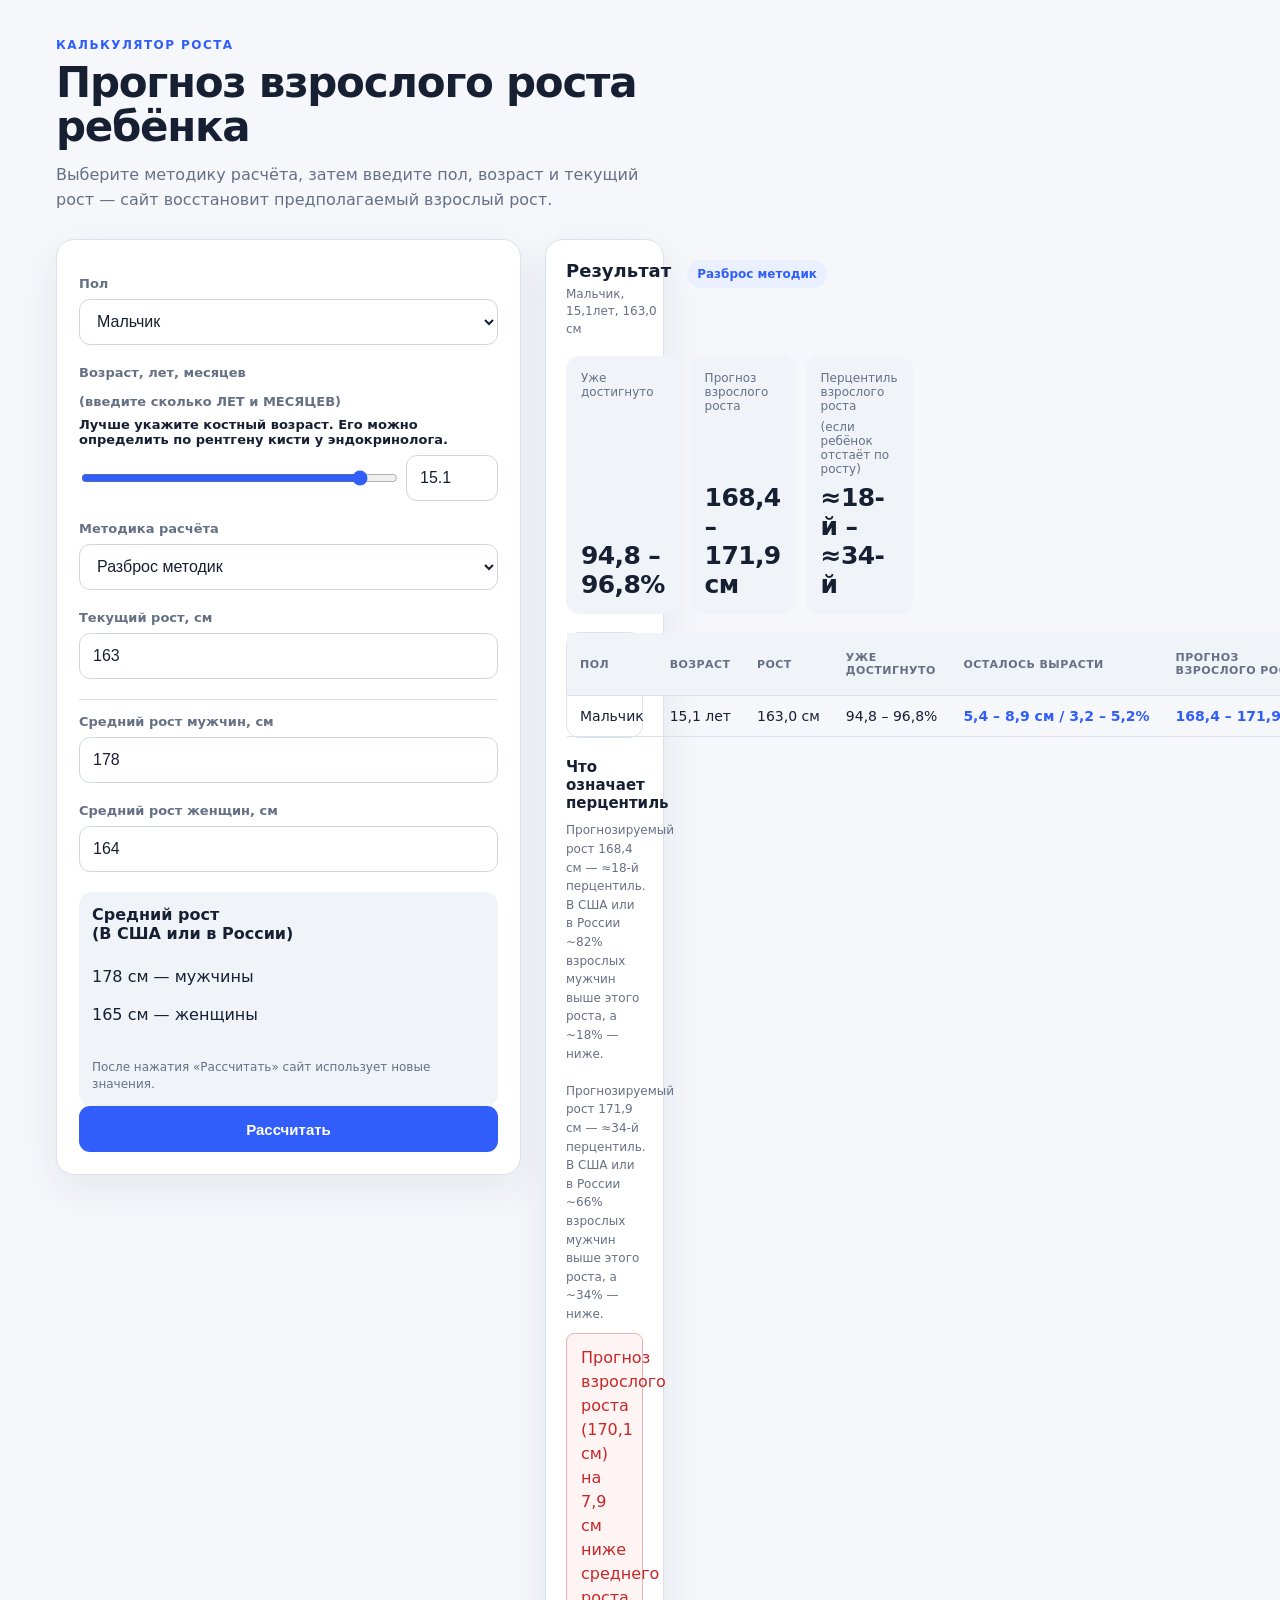
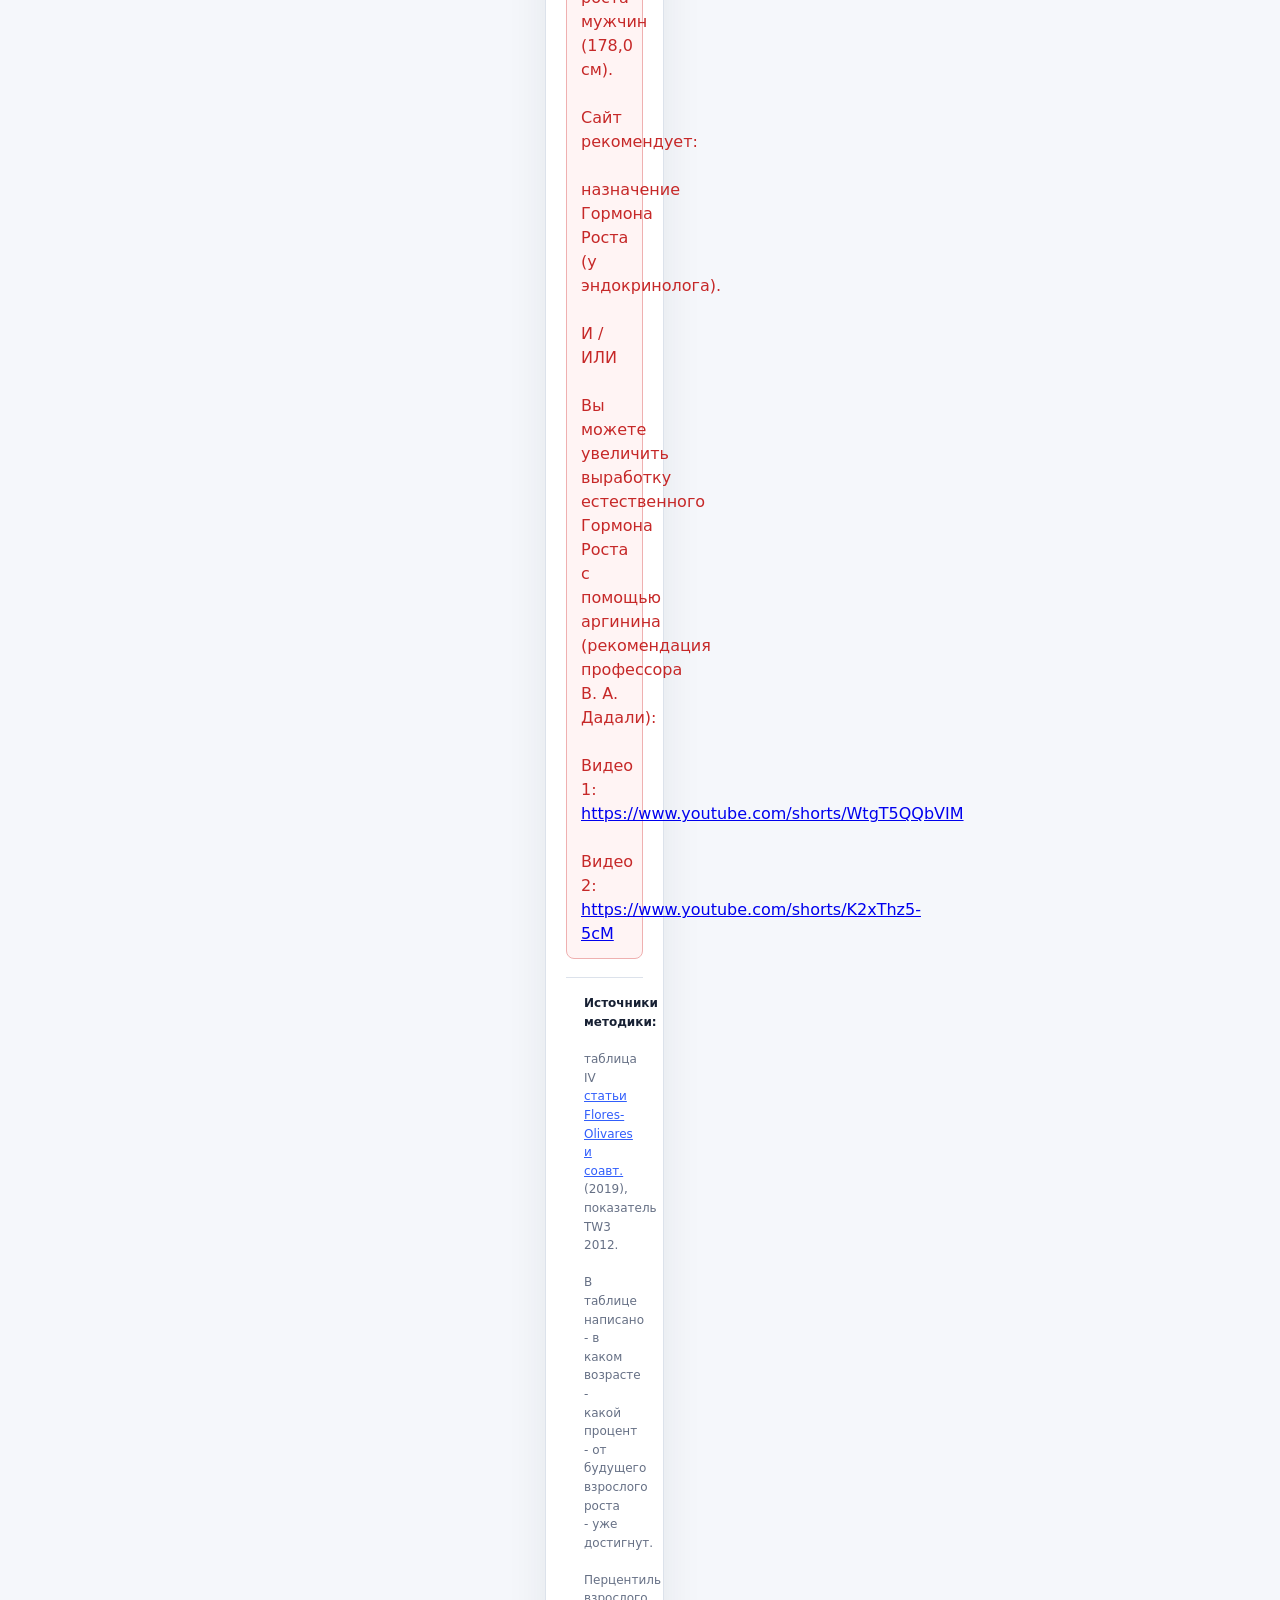
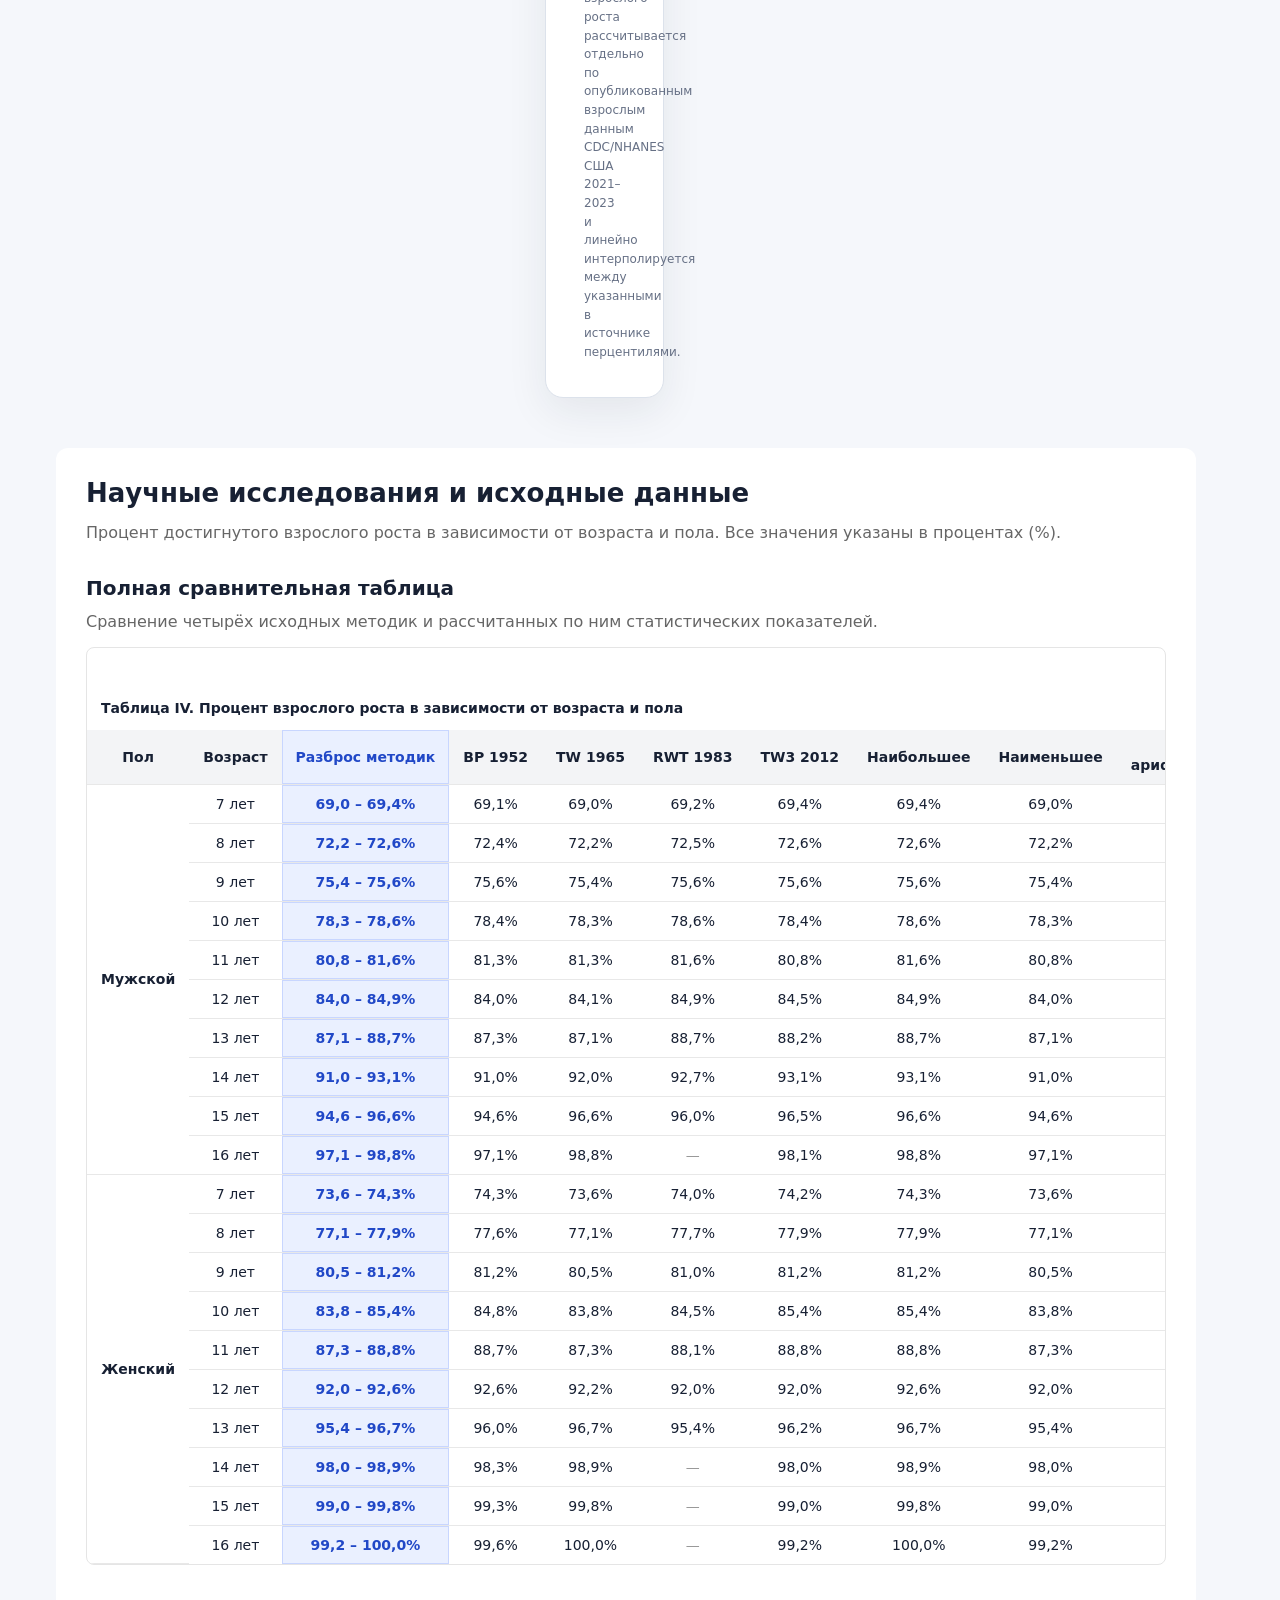
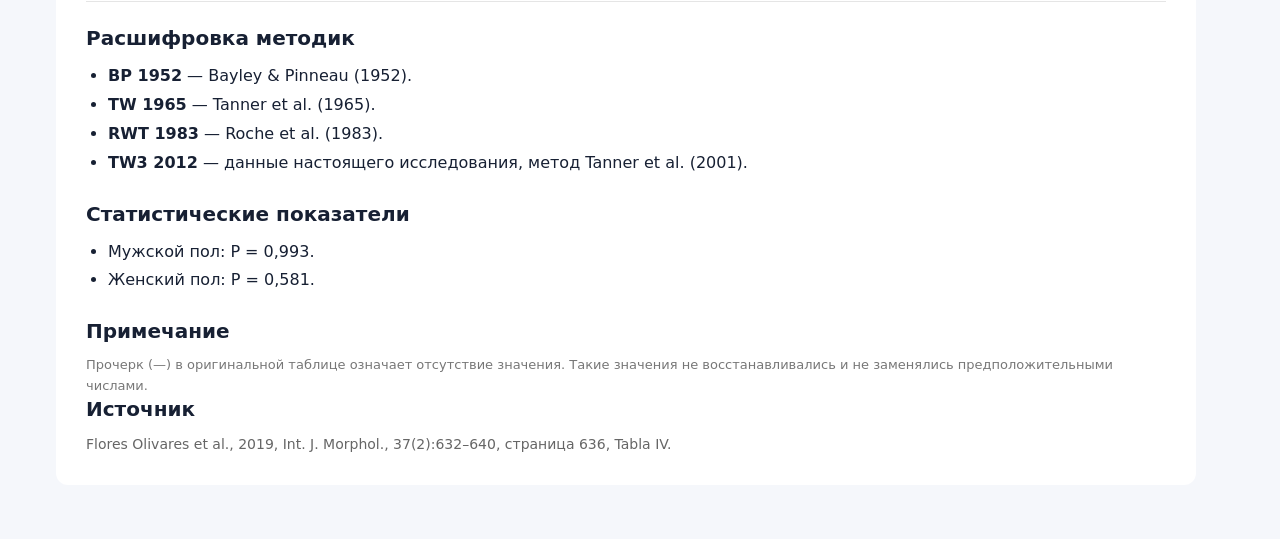
==== commit b672a4a8: "checkpoint" ====
--- a/dev/index.html
+++ b/dev/index.html
@@ -163,9 +163,10 @@
 
 <div class="prediction__section">
 <h2 class="prediction__section-title">Что означает перцентиль</h2>
-<div class="prediction__note" id="percentileText">В США или в России ~59% взрослых мужчин выше этого роста, а ~41% — ниже.</div>
+<div class="prediction__note" id="percentileText"></div>
 <div class="prediction__advice prediction__advice_warning" id="growthHormoneAdvice">
   
+  <!--
   Прогноз взрослого роста (173,4 см) на 4,6 см ниже среднего роста мужчин (178,0 см).
 
   Сайт рекомендует:
@@ -178,12 +179,12 @@
       (так сказал профессор В. А. Дадали:
   <a target="_blank" href="https://www.youtube.com/shorts/WtgT5QQbVIM"> https://www.youtube.com/shorts/WtgT5QQbVIM </a>
   <a target="_blank" href="https://www.youtube.com/shorts/K2xThz5-5cM"> https://www.youtube.com/shorts/K2xThz5-5cM </a>
-  )
+  )-->
     
     </div>
 </div>
 <div class="prediction__source">
-<div class="prediction__note">
+<div class="prediction__note prediction__methodic-sources">
       
       <strong class="prediction__strong">Источники методики:</strong> 
       <br/>
--- a/dev/assets/css/style.css
+++ b/dev/assets/css/style.css
@@ -264,6 +264,10 @@
   padding: 15px;
   border-radius: 14px;
   background: #f0f3f8 !important;
+
+      display: flex;
+    flex-direction: column;
+    justify-content: space-between;
 }
 .prediction__metric-label {
   margin-bottom: 7px;
@@ -329,6 +333,11 @@
 
   white-space: pre-line;
 }
+
+  .prediction__methodic-sources{
+    white-space: normal;
+  }
+
 .prediction__advice {
   margin-top: 10px;
   padding: 12px 14px;
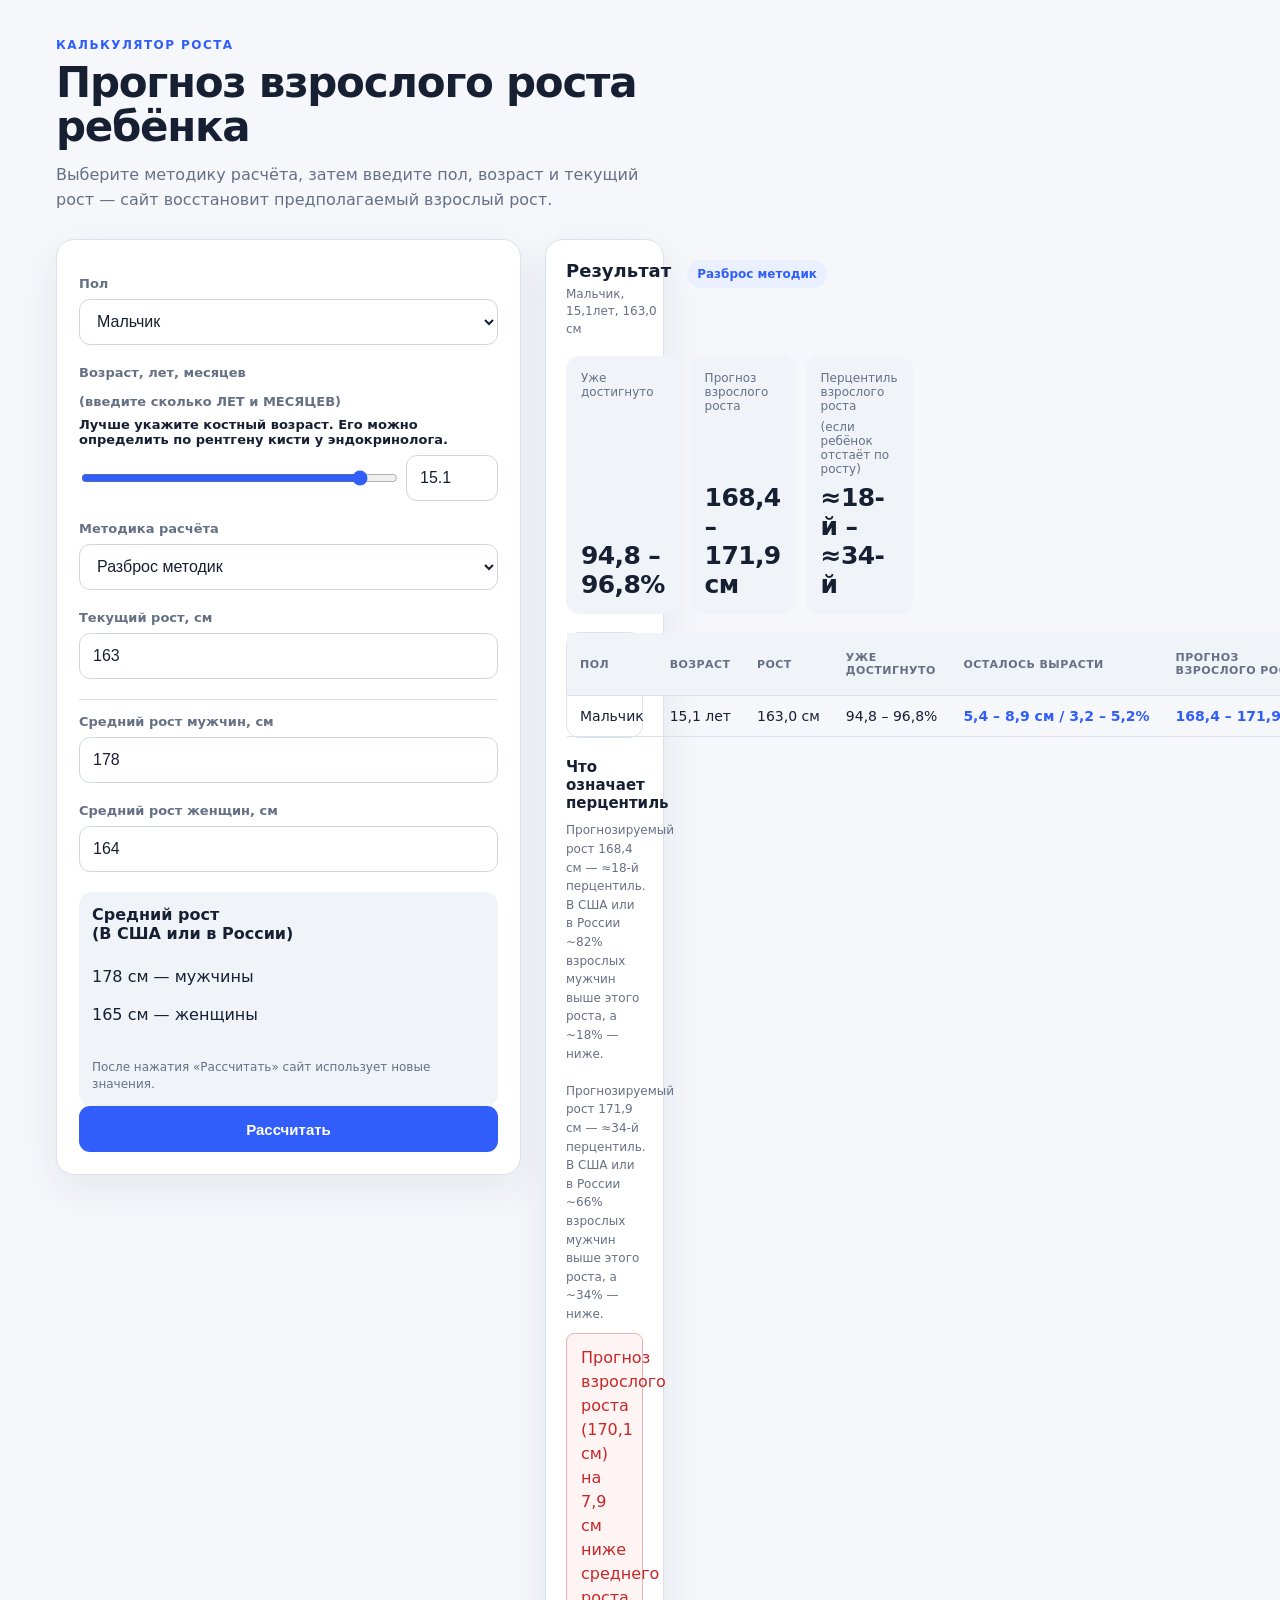
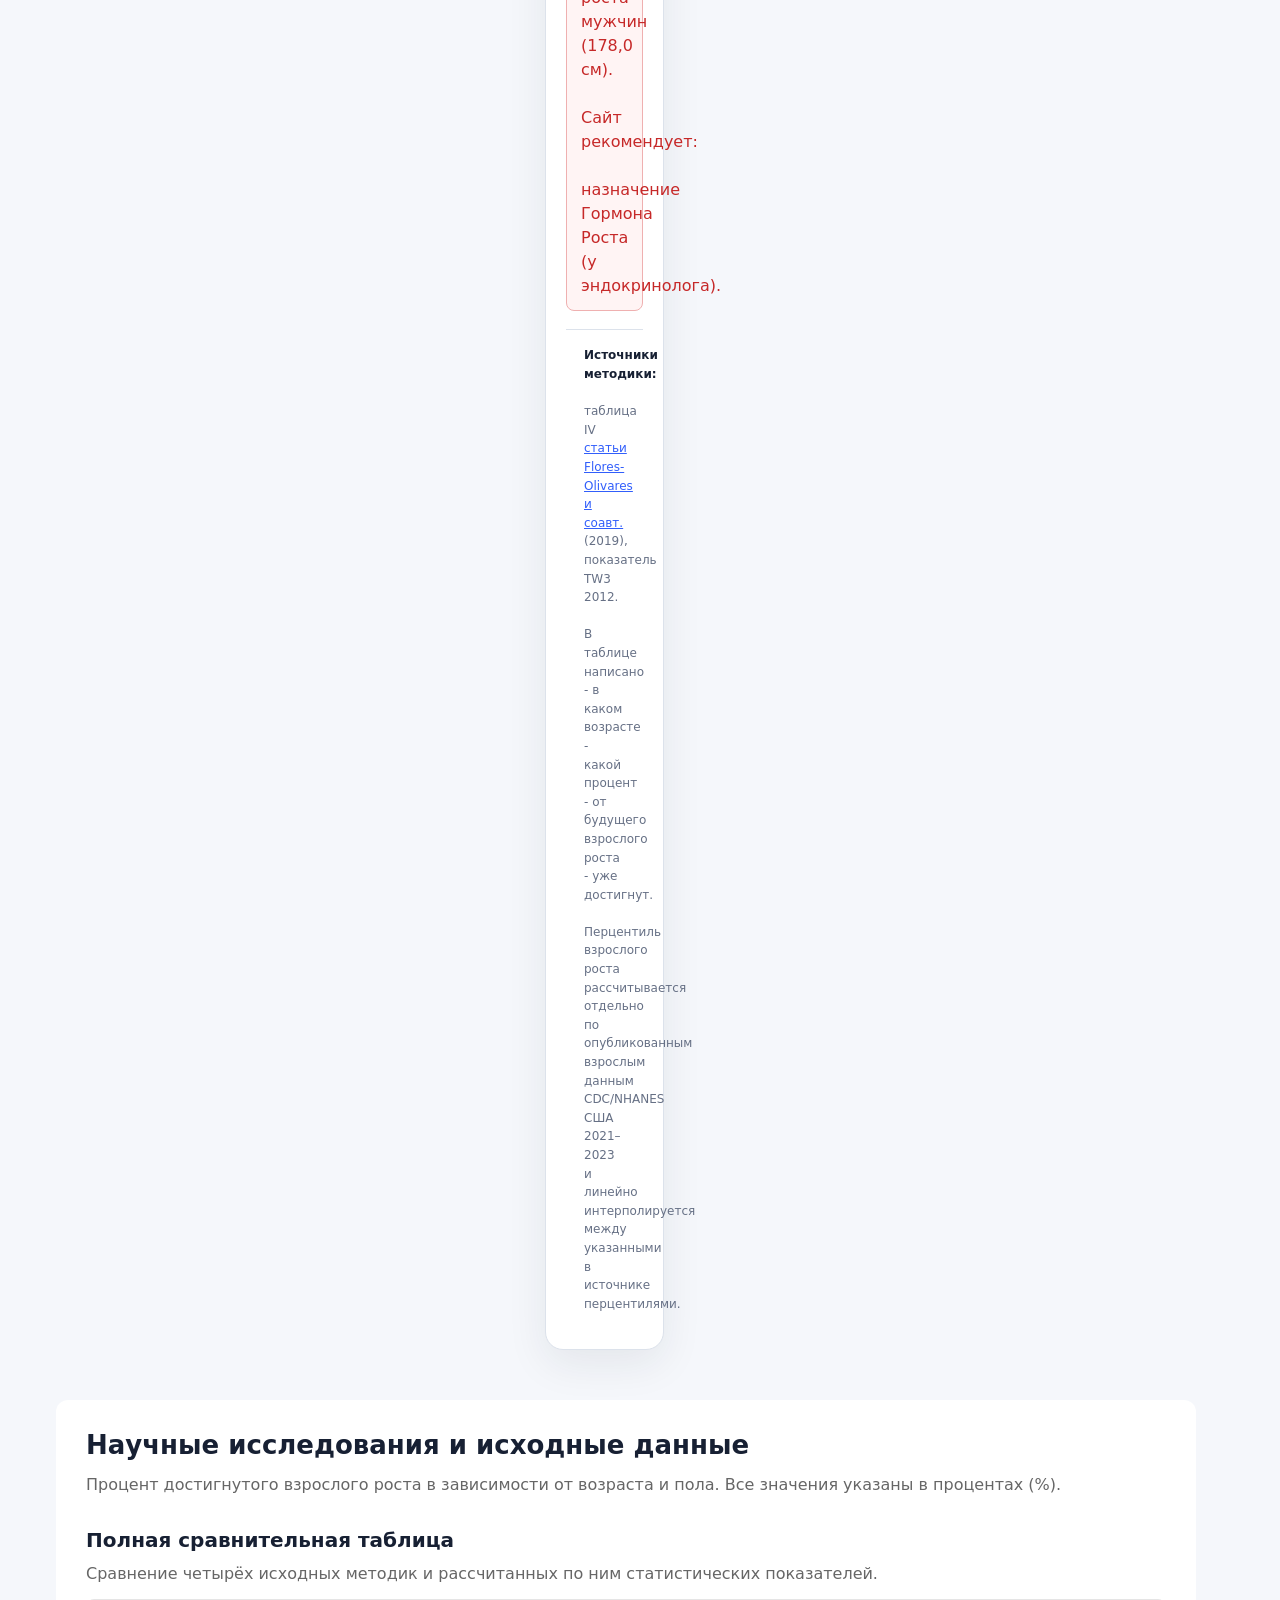
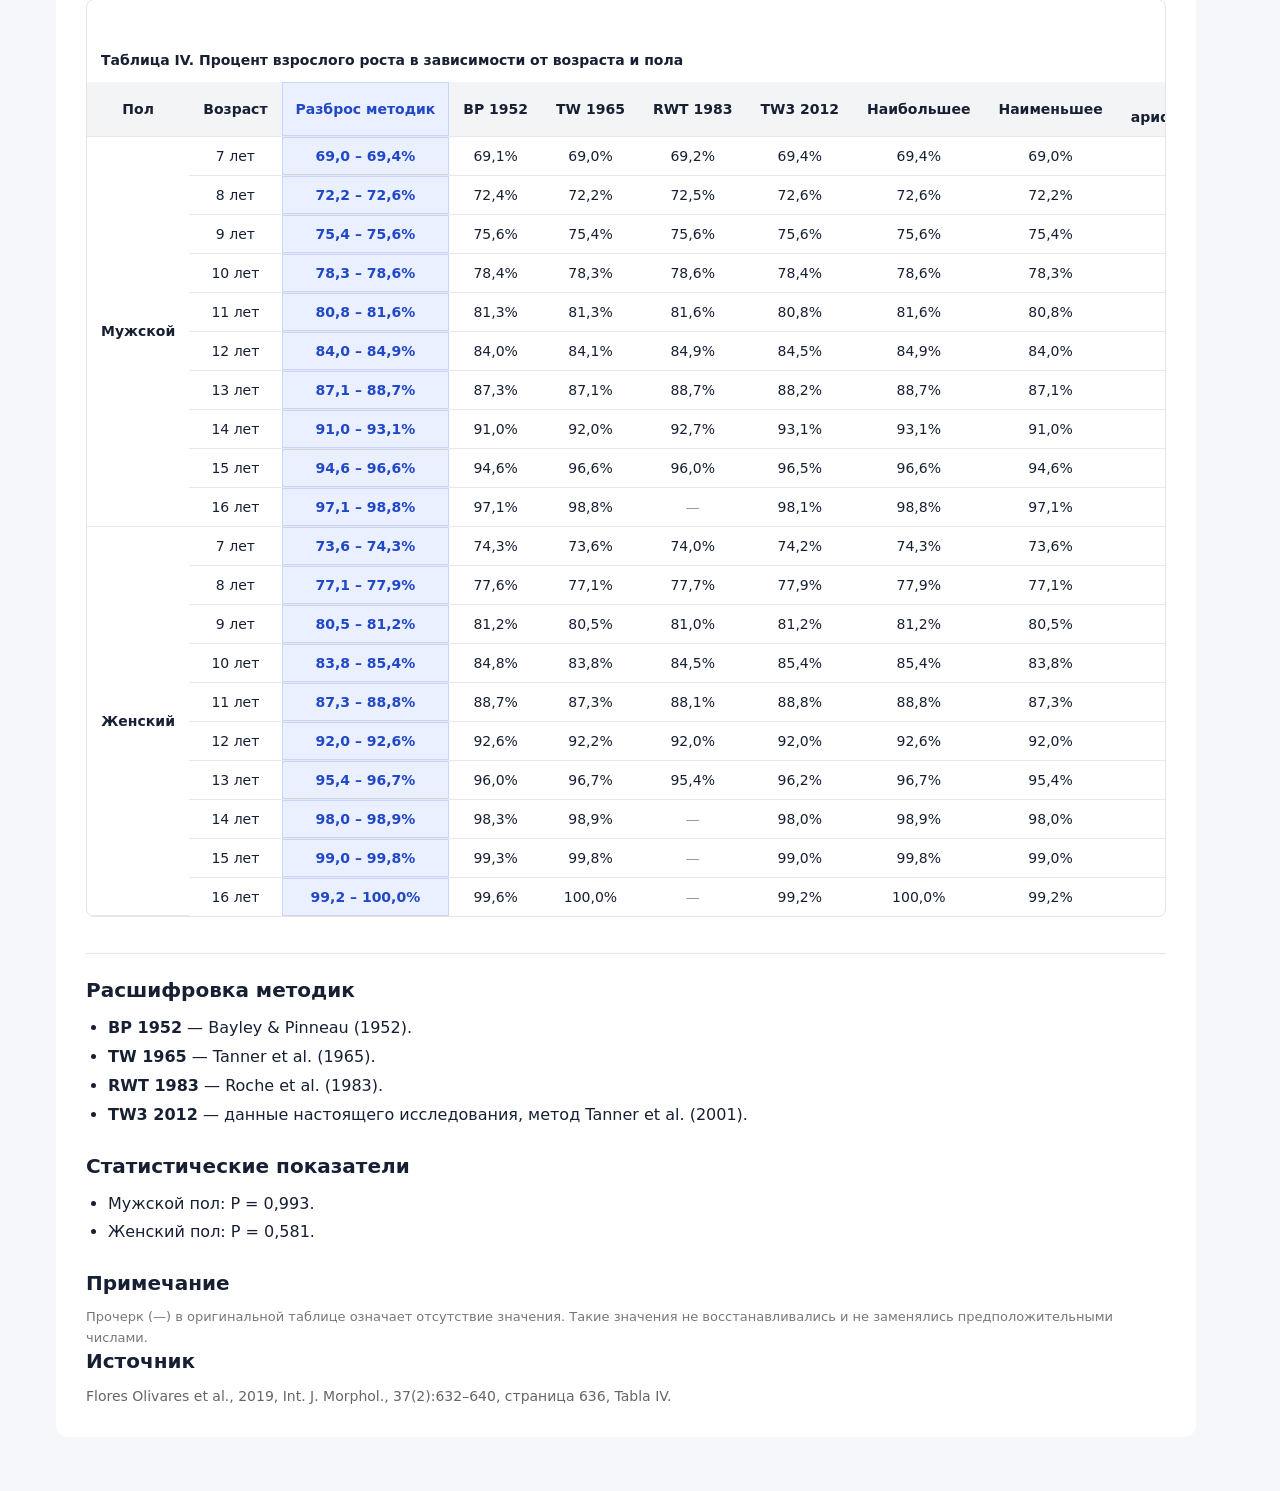
==== commit 83be43f1: "remove arginin" ====
--- a/dev/index.html
+++ b/dev/index.html
@@ -171,15 +171,7 @@
 
   Сайт рекомендует:
       
-      назначение Гормона Роста (у эндокринолога).
-
-      И / ИЛИ
-
-      Вы можете увеличить выработку естественного Гормона Роста с помощью аргинина 
-      (так сказал профессор В. А. Дадали:
-  <a target="_blank" href="https://www.youtube.com/shorts/WtgT5QQbVIM"> https://www.youtube.com/shorts/WtgT5QQbVIM </a>
-  <a target="_blank" href="https://www.youtube.com/shorts/K2xThz5-5cM"> https://www.youtube.com/shorts/K2xThz5-5cM </a>
-  )-->
+      назначение Гормона Роста (у эндокринолога).-->
     
     </div>
 </div>
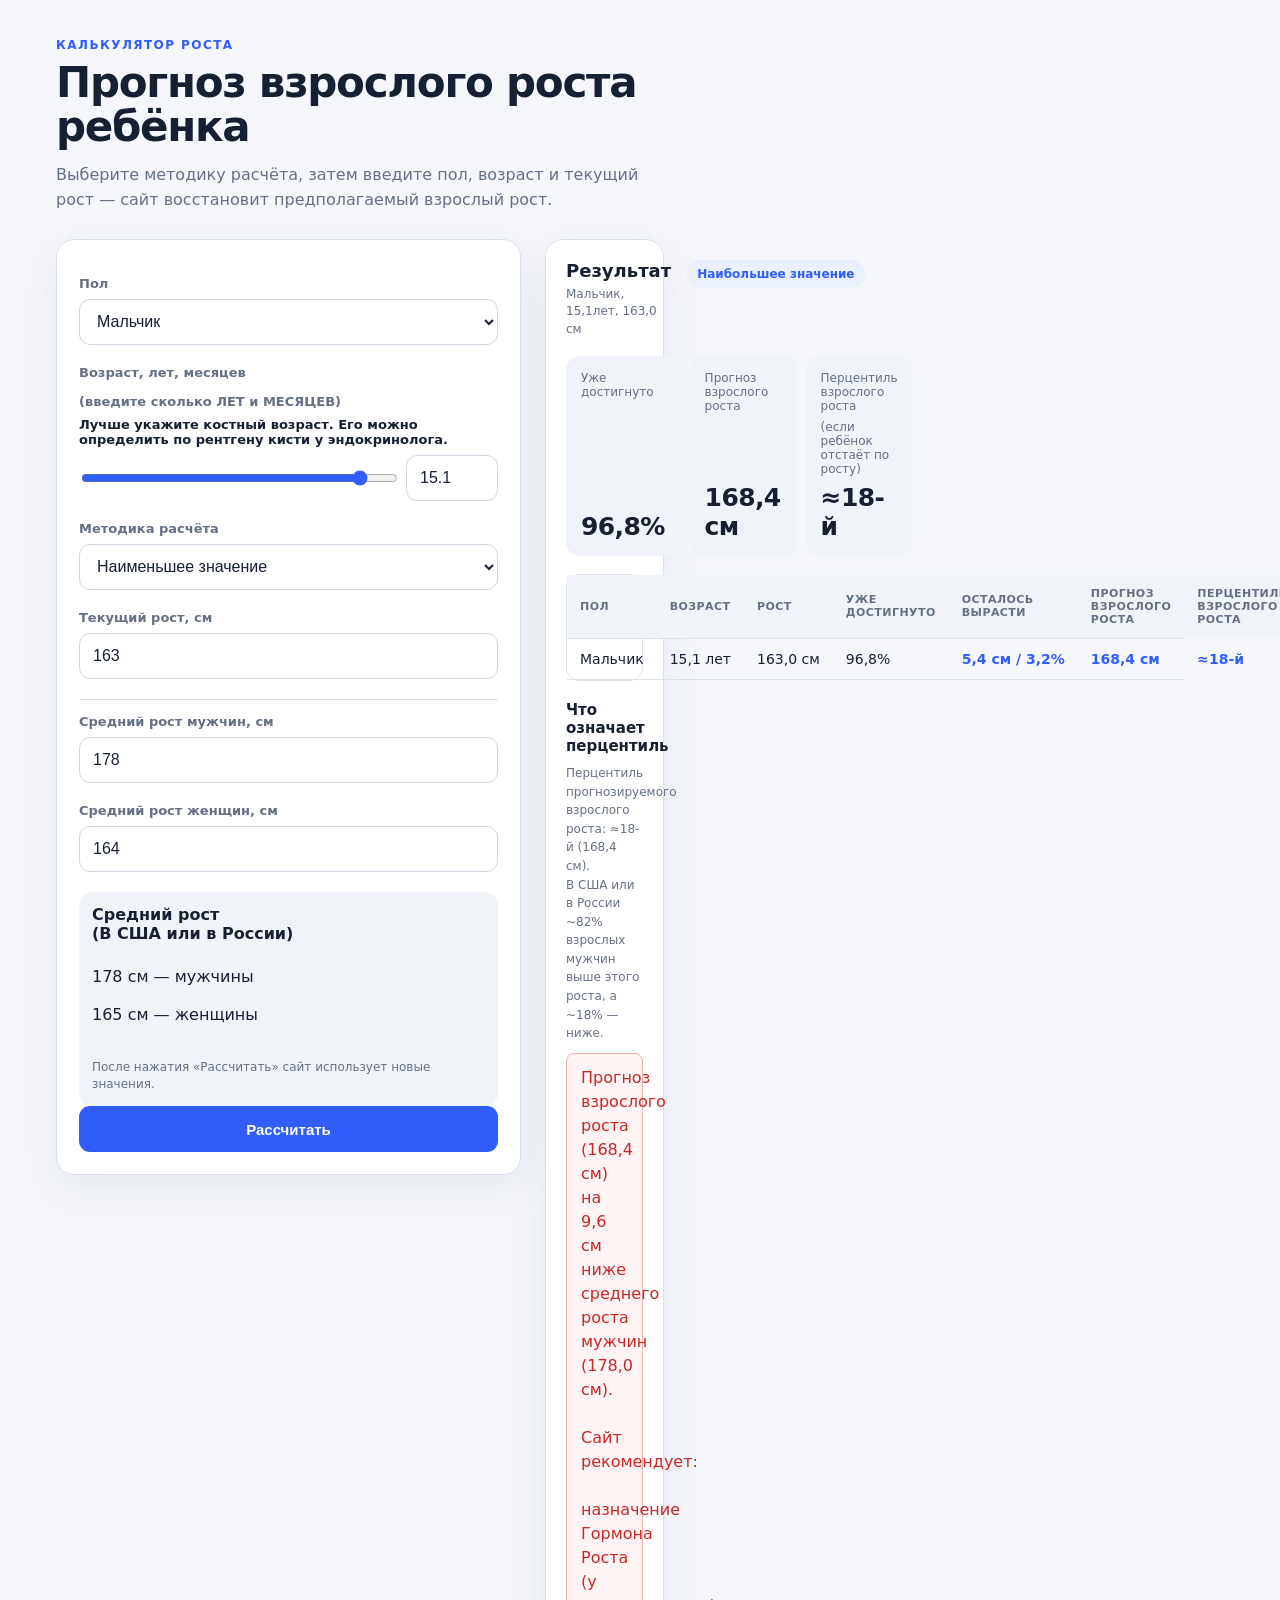
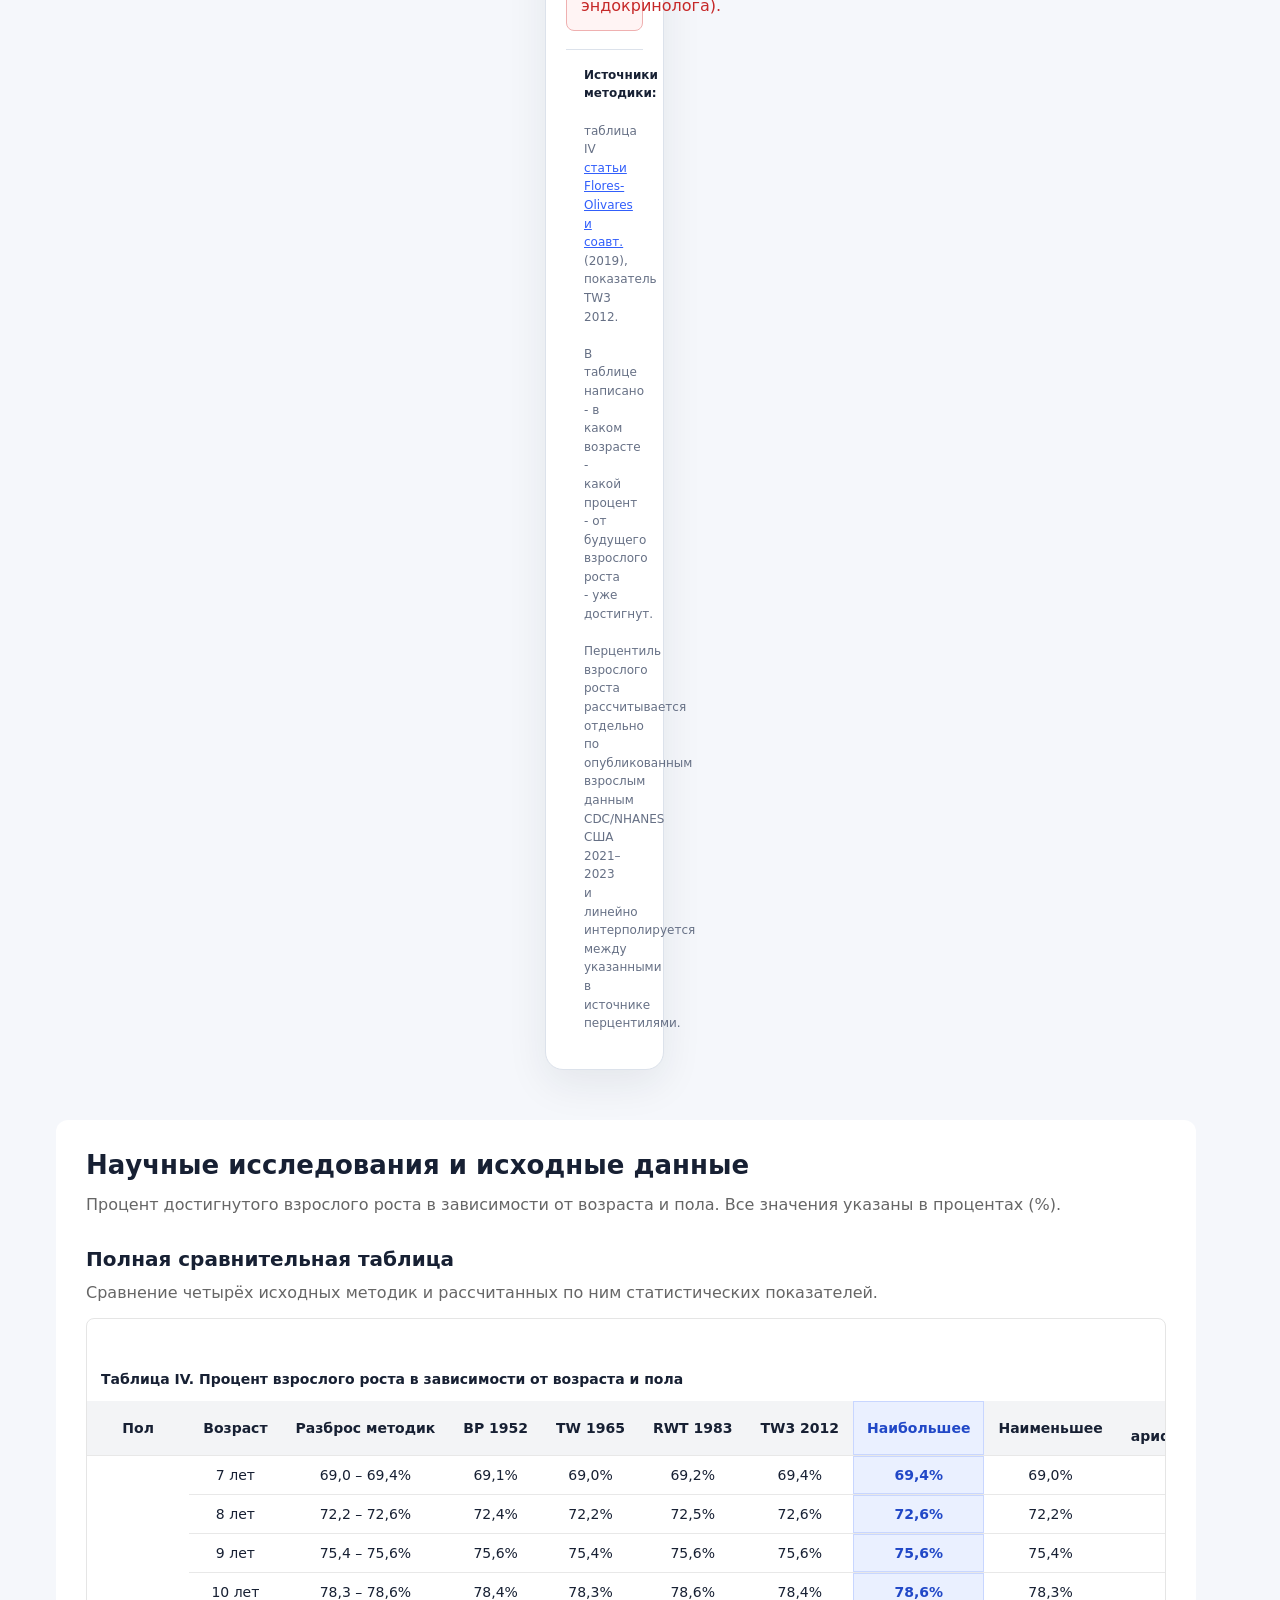
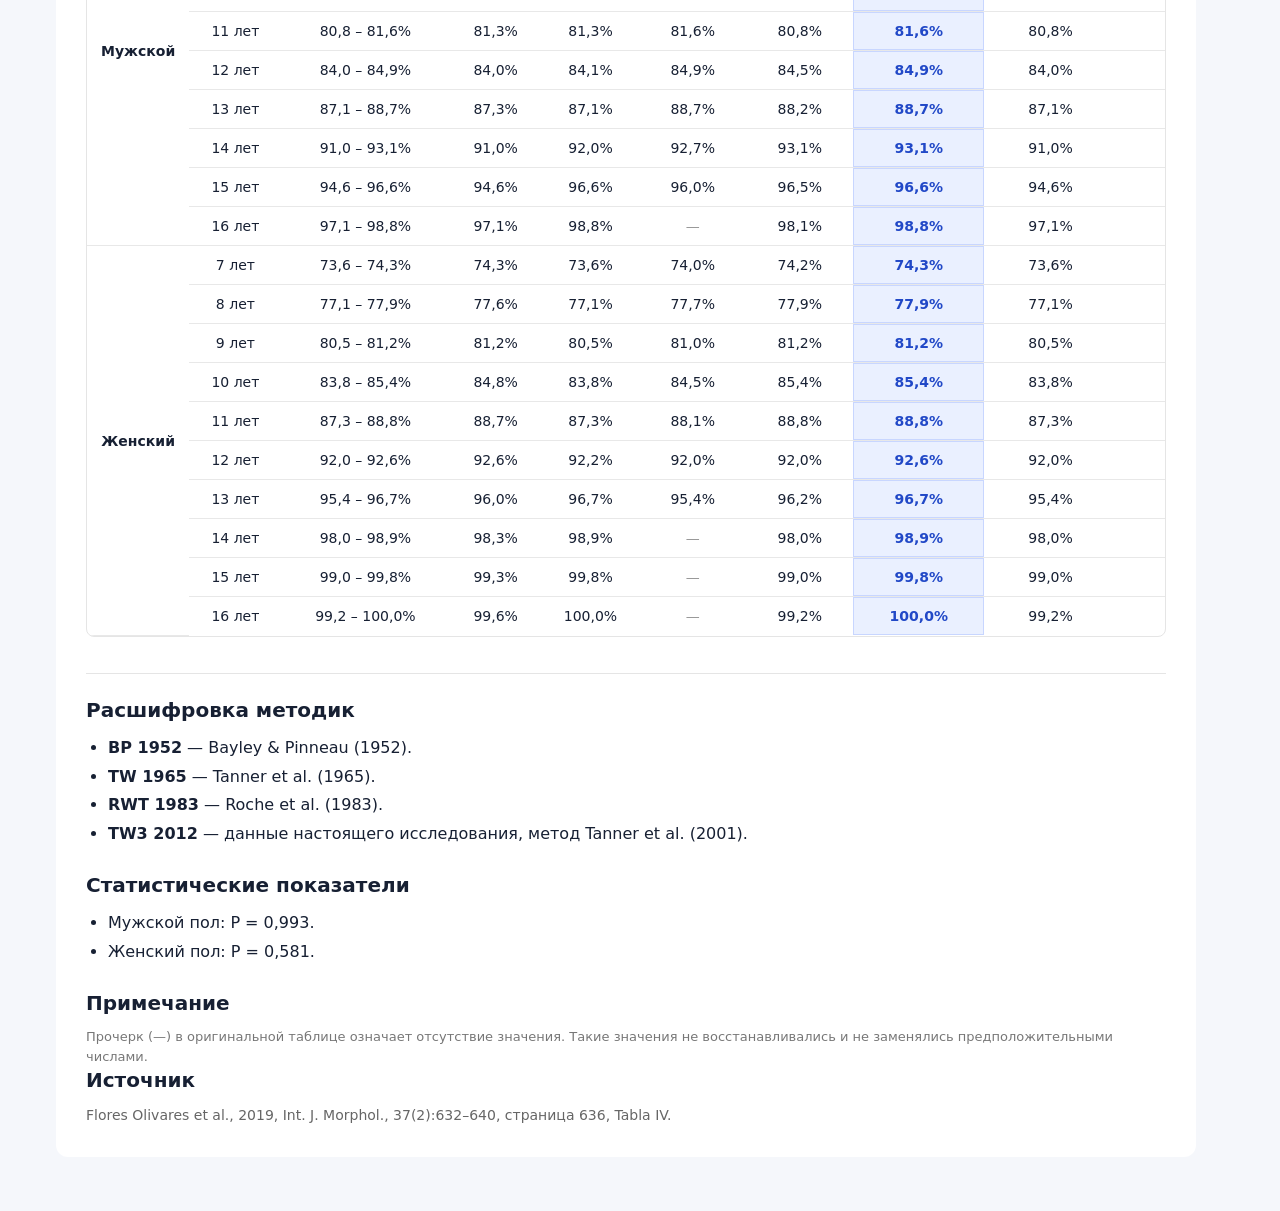
==== commit fa052e06: "change default" ====
--- a/dev/index.html
+++ b/dev/index.html
@@ -44,7 +44,7 @@
 <div class="prediction__field">
 <label class="prediction__label" for="researchMethod">Методика расчёта</label>
 <select class="prediction__select" id="researchMethod">
-<option value="range" selected>Разброс методик</option>
+<option value="range" >Разброс методик</option>
 
 <option value="BP1952">BP 1952</option>
 <option value="TW1965">TW 1965</option>
@@ -53,8 +53,8 @@
 
 
 
-<option value="max">Наибольшее значение</option>
-<option value="min">Наименьшее значение</option>
+<option value="max" selected>Наименьшее значение</option>
+<option value="min">Наибольшее значение</option>
 <option value="average">Среднее арифметическое</option>
 </select>
 <div class="prediction__error" id="methodError" hidden>Для выбранной методики нет данных для указанного возраста.</div>
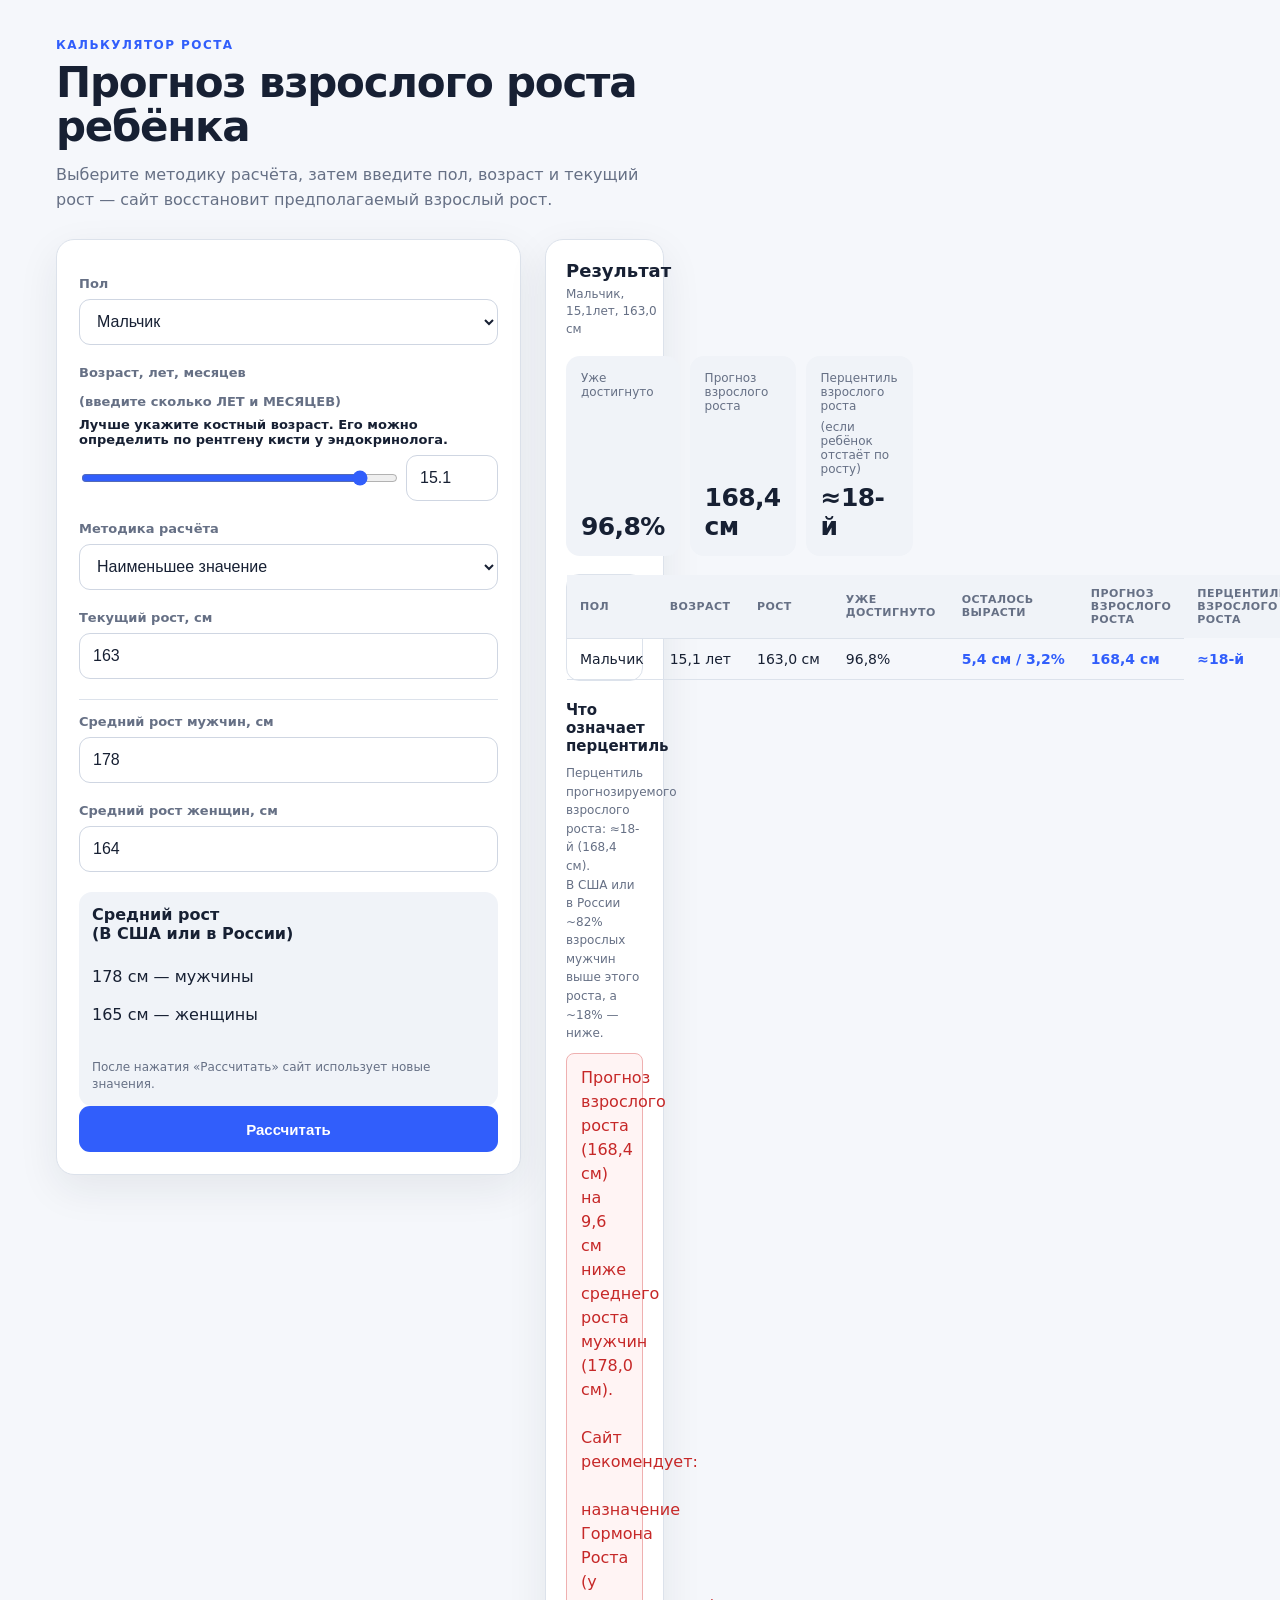
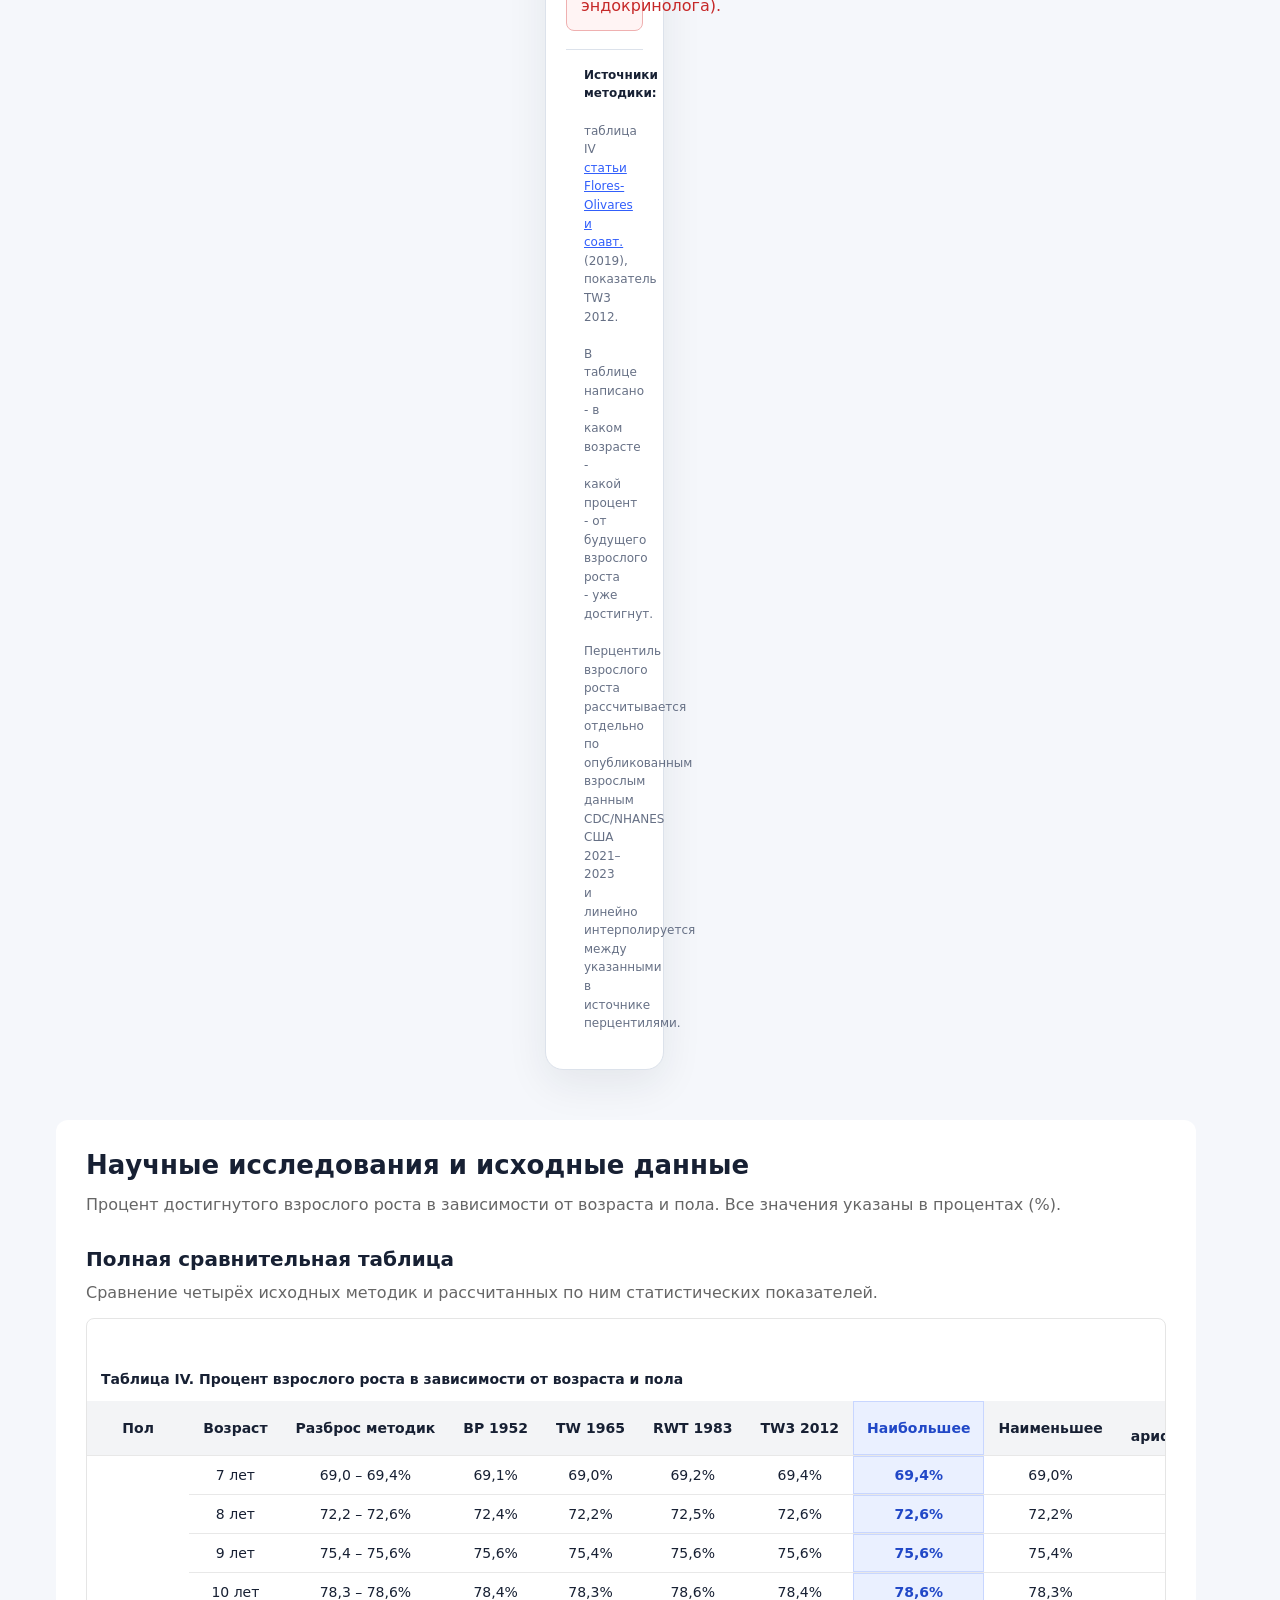
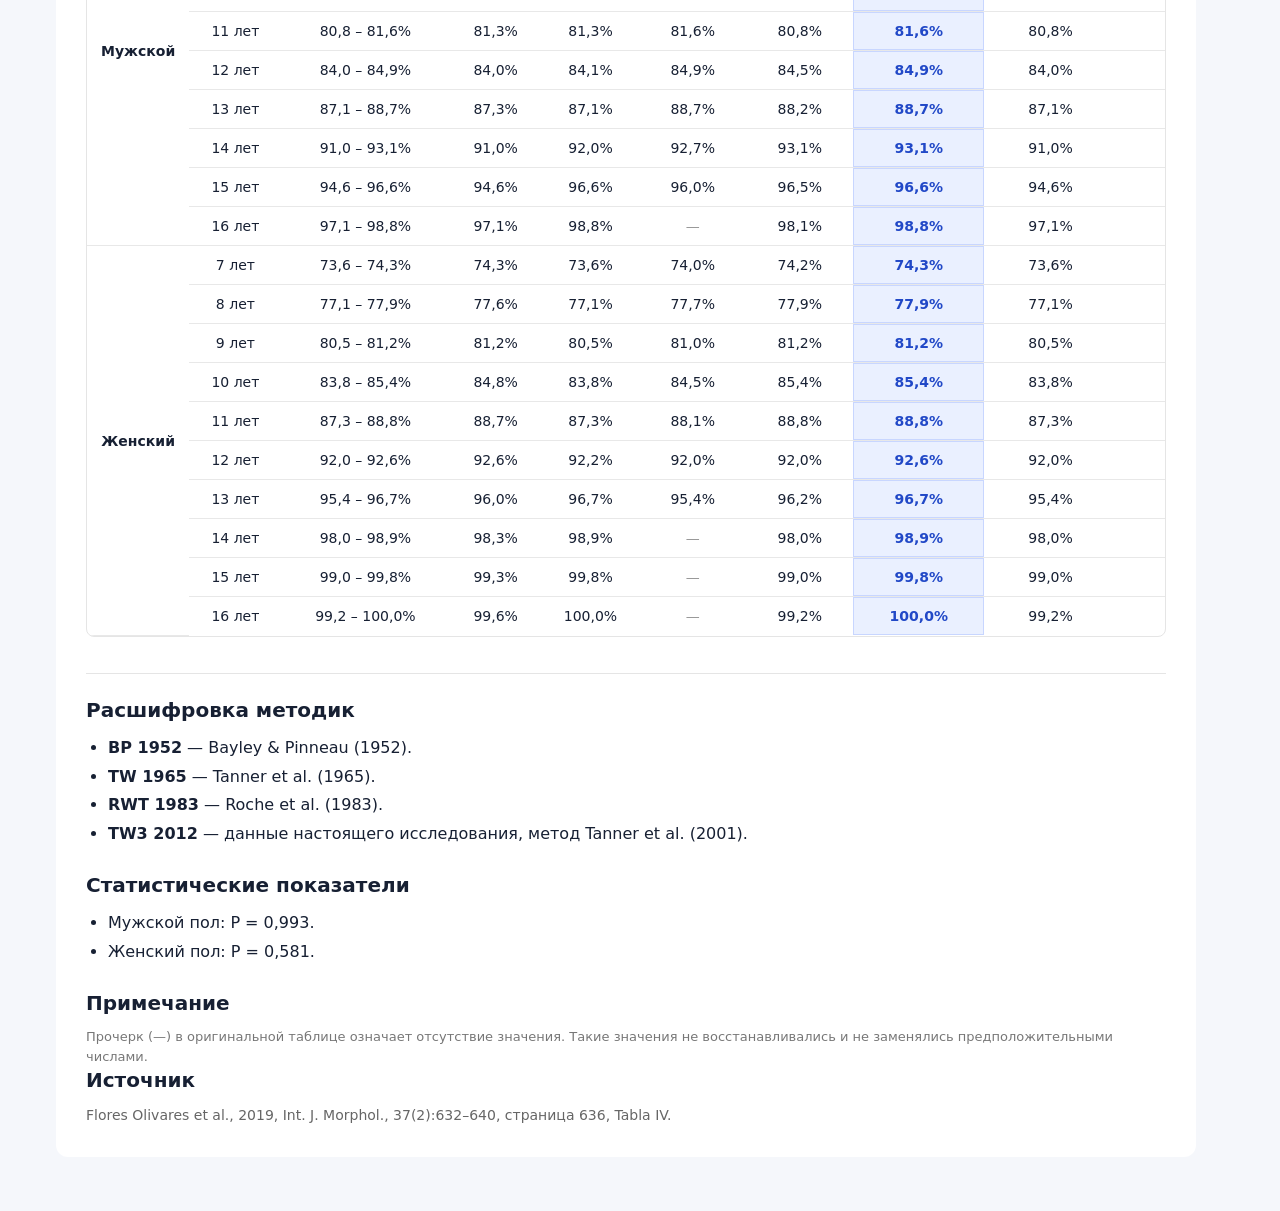
==== commit 2300fb8f: "hide badge" ====
--- a/dev/index.html
+++ b/dev/index.html
@@ -97,7 +97,10 @@
 <div class="prediction__result-title">Результат</div>
 <div class="prediction__small" id="summary">Мальчик, 14,6 лет, 165,0 см</div>
 </div>
-<div class="prediction__badge" id="methodBadge">TW3 2012</div>
+
+<div class="prediction__badge" id="methodBadge" style="display: none;">TW3 2012</div>
+
+
 </div>
 <div class="prediction__hero">
 <div class="prediction__metric"><div class="prediction__metric-label">Уже достигнуто</div><div class="prediction__metric-value" id="pctReached">95,1%</div></div>
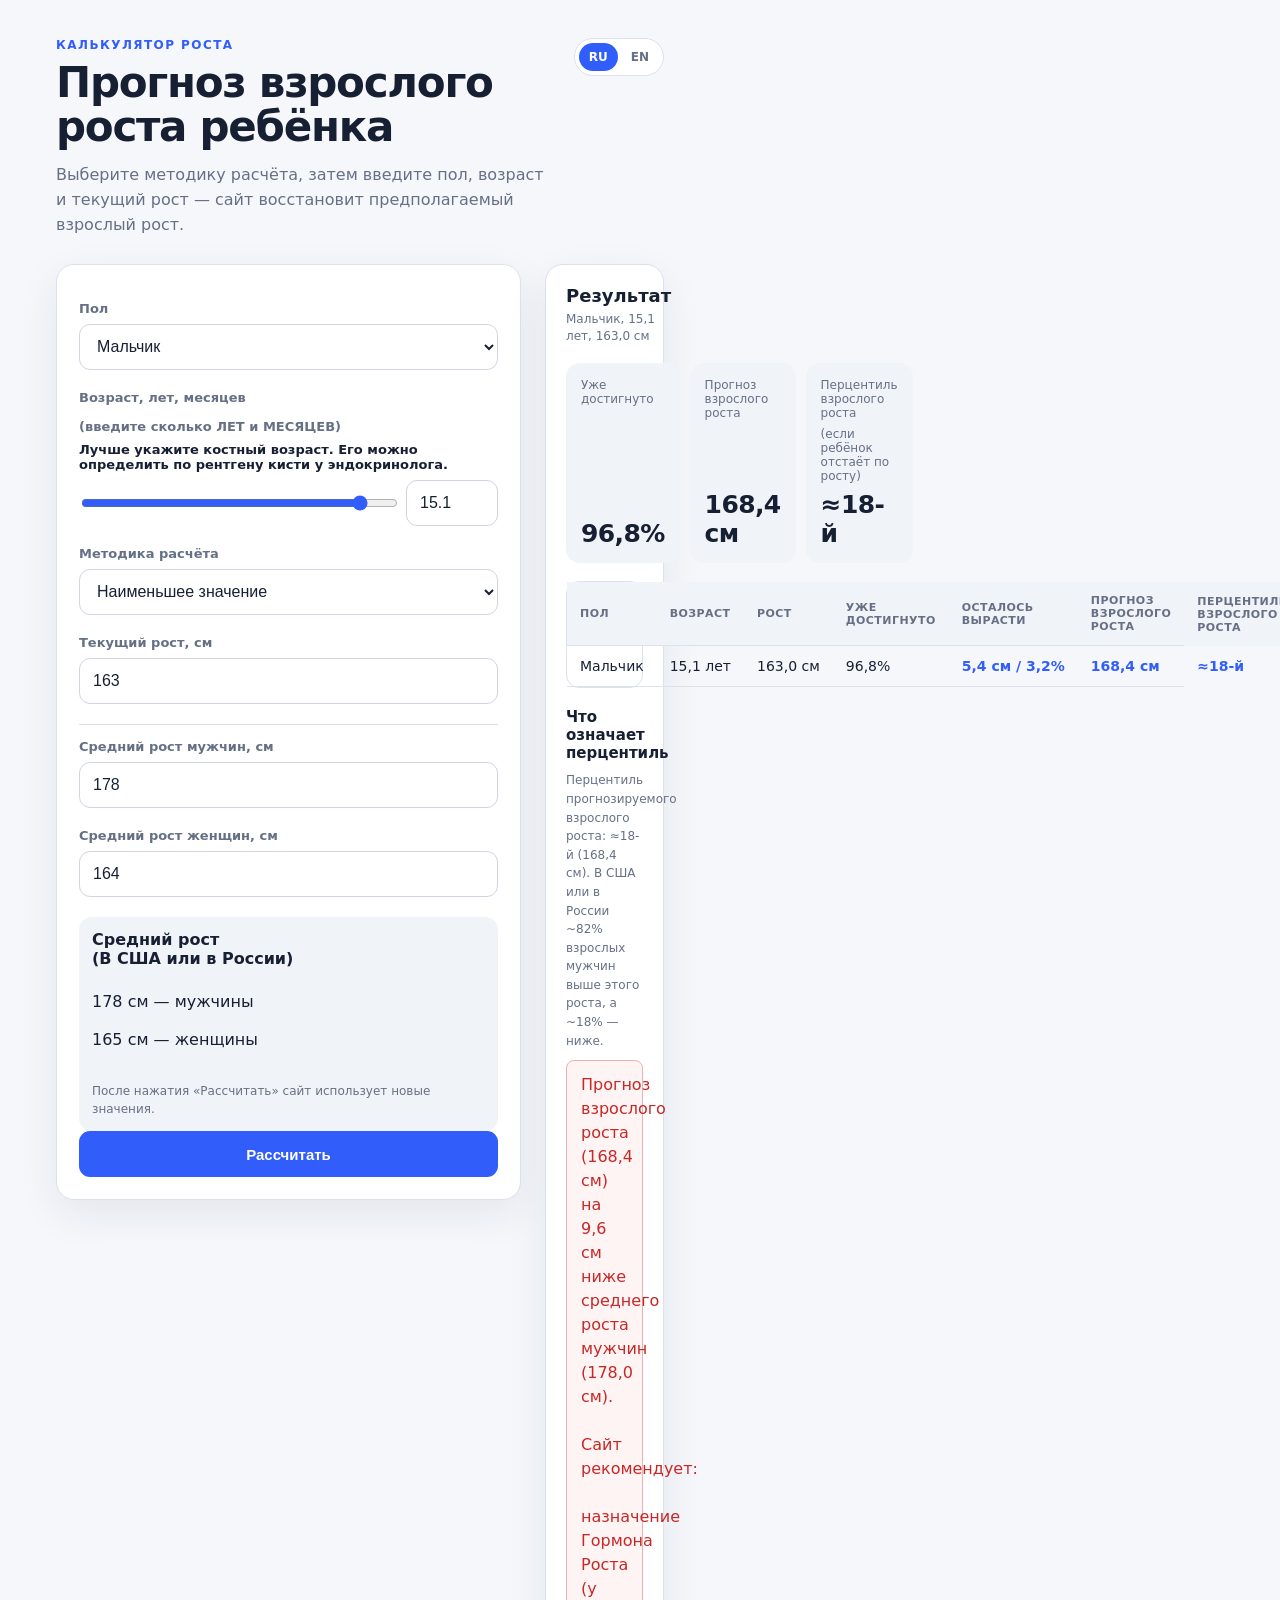
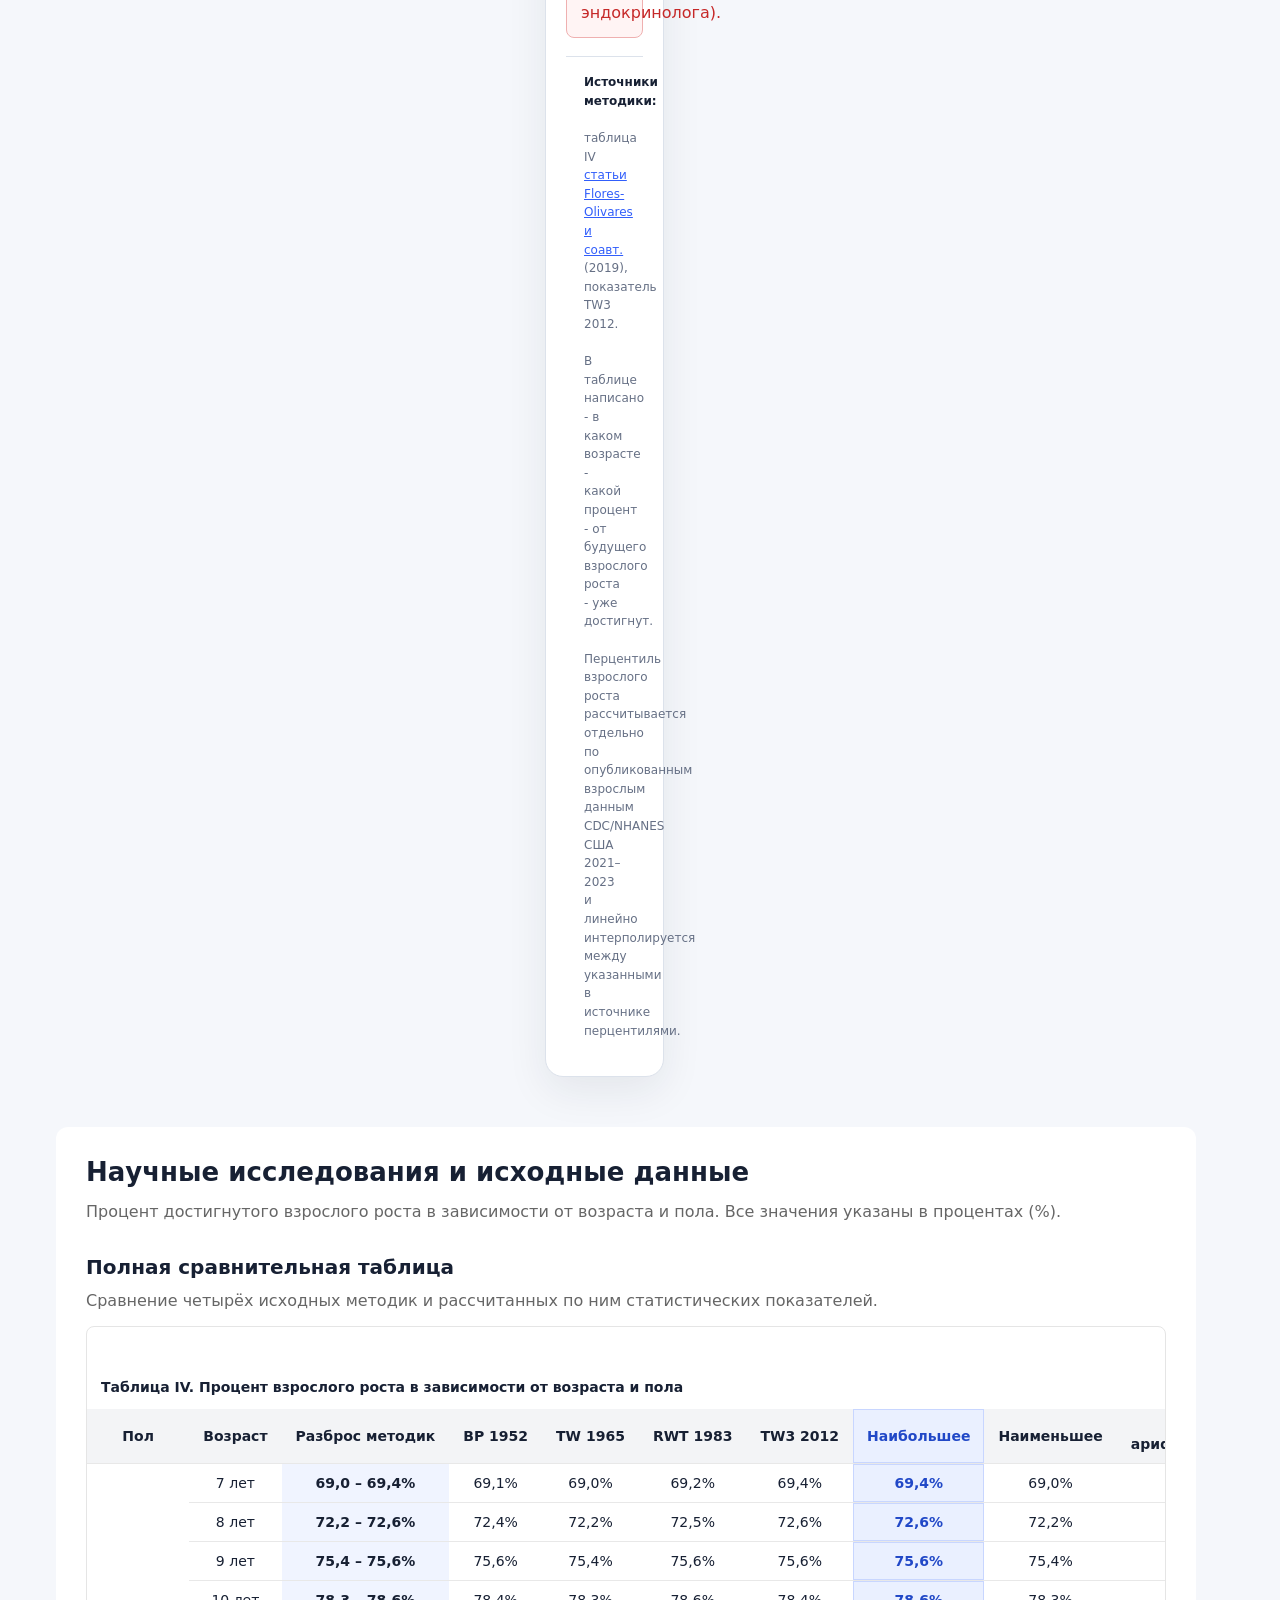
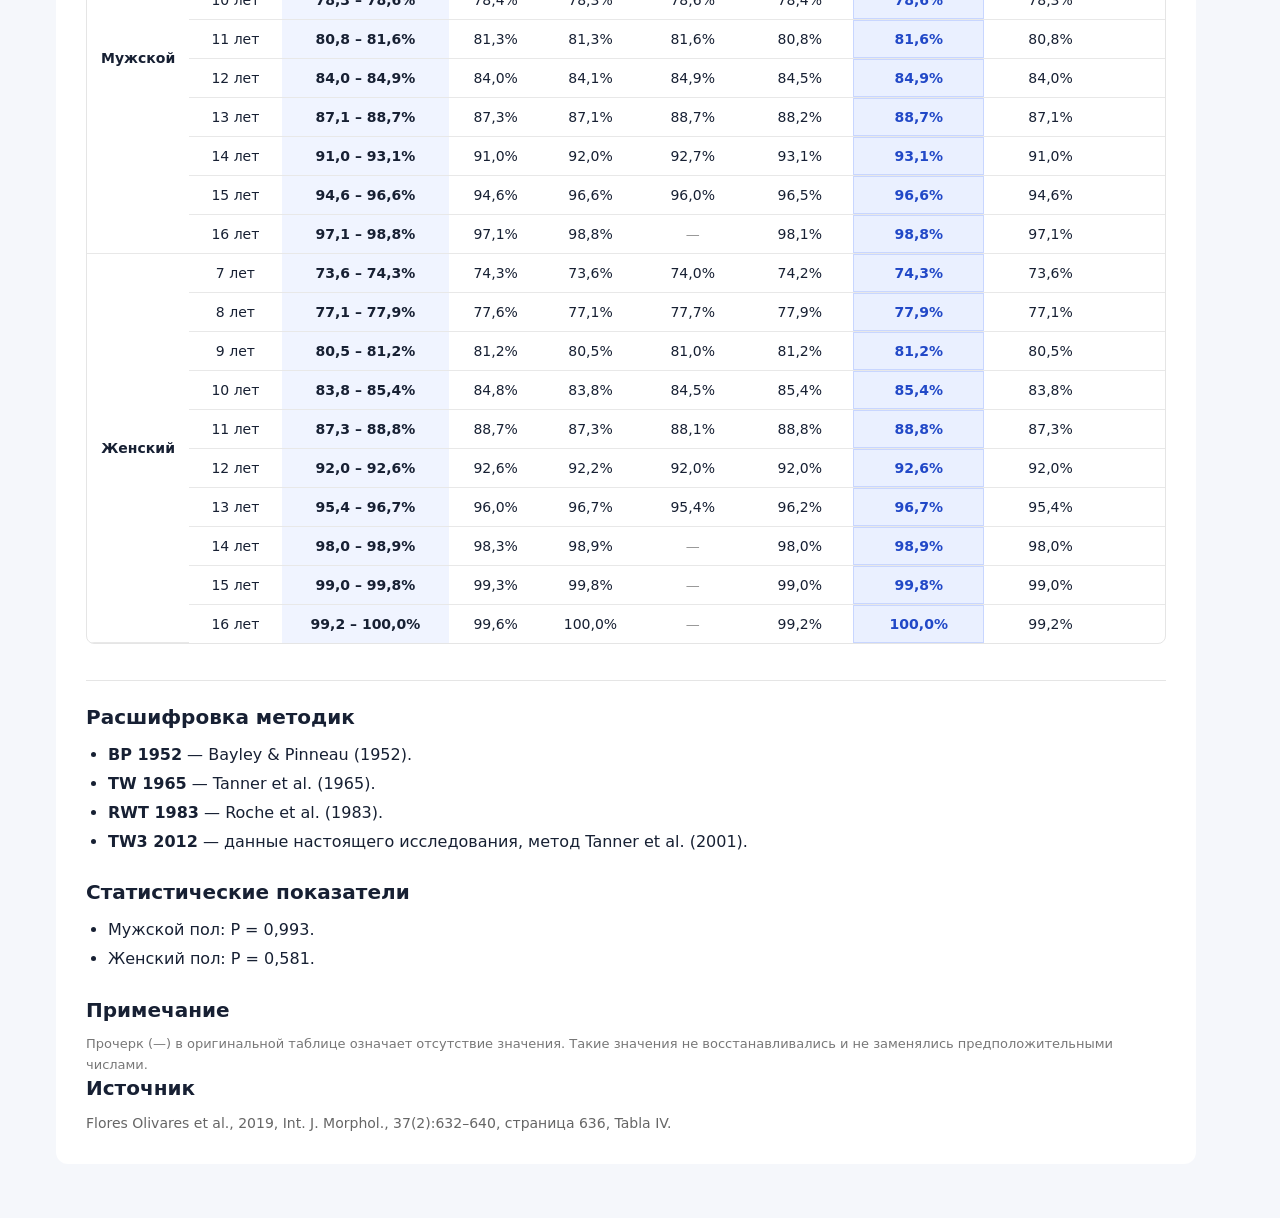
==== commit 2f9195dd: "add lang switch" ====
--- a/dev/index.html
+++ b/dev/index.html
@@ -13,6 +13,10 @@
 <div id="app">
 <main class="prediction">
 <header class="prediction__header">
+<div class="language-switch" role="group" aria-label="Language">
+  <button type="button" class="language-switch__button is-active" data-lang="ru" aria-pressed="true">RU</button>
+  <button type="button" class="language-switch__button" data-lang="en" aria-pressed="false">EN</button>
+</div>
 <div class="prediction__eyebrow">Калькулятор роста</div>
 <h1 class="prediction__title">Прогноз взрослого роста ребёнка</h1>
 <p class="prediction__lead">Выберите методику расчёта, затем введите пол, возраст и текущий рост — сайт восстановит предполагаемый взрослый рост.</p>
--- a/dev/assets/css/style.css
+++ b/dev/assets/css/style.css
@@ -89,7 +89,7 @@
 .prediction__layout {
   display: grid;
   grid-template-columns: 465px 900px;
-  /*grid-template-columns: 465px minmax(0, 900px);*/
+  /* grid-template-columns: 465px minmax(0, 900px);*/
   align-items: start;
   gap: 24px;
   /*@media (max-width: 1100px) {
@@ -264,10 +264,9 @@
   padding: 15px;
   border-radius: 14px;
   background: #f0f3f8 !important;
-
-      display: flex;
-    flex-direction: column;
-    justify-content: space-between;
+  display: flex;
+  flex-direction: column;
+  justify-content: space-between;
 }
 .prediction__metric-label {
   margin-bottom: 7px;
@@ -330,14 +329,11 @@
   color: #667085 !important;
   font-size: 12px;
   line-height: 1.55;
-
   white-space: pre-line;
 }
-
-  .prediction__methodic-sources{
-    white-space: normal;
-  }
-
+.prediction__methodic-sources {
+  white-space: normal;
+}
 .prediction__advice {
   margin-top: 10px;
   padding: 12px 14px;
@@ -718,7 +714,6 @@
   padding: 30px;
   background: #fff;
   border-radius: 12px;
-
   position: relative;
   width: 1140px;
   max-width: none;
@@ -738,7 +733,6 @@
 }
 .research-tables__section {
   margin-top: 36px;
-
   position: relative;
   width: 100%;
 }
@@ -865,3 +859,55 @@
   font-weight: 800;
   box-shadow: inset 0 0 0 1px rgba(49, 94, 251, 0.18);
 }
+.research-tables__cell_range {
+  background: #f0f4ff;
+  font-weight: 700;
+  white-space: nowrap;
+}
+
+/* Language switch */
+.prediction__header {
+  position: relative;
+  padding-right: 110px;
+}
+
+.language-switch {
+  position: absolute;
+  top: 0;
+  right: 0;
+  display: inline-flex;
+  gap: 3px;
+  padding: 4px;
+  border: 1px solid #dce2eb;
+  border-radius: 999px;
+  background: #fff;
+}
+
+.language-switch__button {
+  min-width: 38px;
+  padding: 7px 10px;
+  border: 0;
+  border-radius: 999px;
+  background: transparent;
+  color: #667085;
+  font: inherit;
+  font-size: 12px;
+  font-weight: 800;
+  cursor: pointer;
+}
+
+.language-switch__button.is-active {
+  background: #315efb;
+  color: #fff;
+}
+
+@media (max-width: 560px) {
+  .prediction__header {
+    padding-right: 0;
+    padding-top: 42px;
+  }
+  .language-switch {
+    top: 0;
+    right: 0;
+  }
+}
